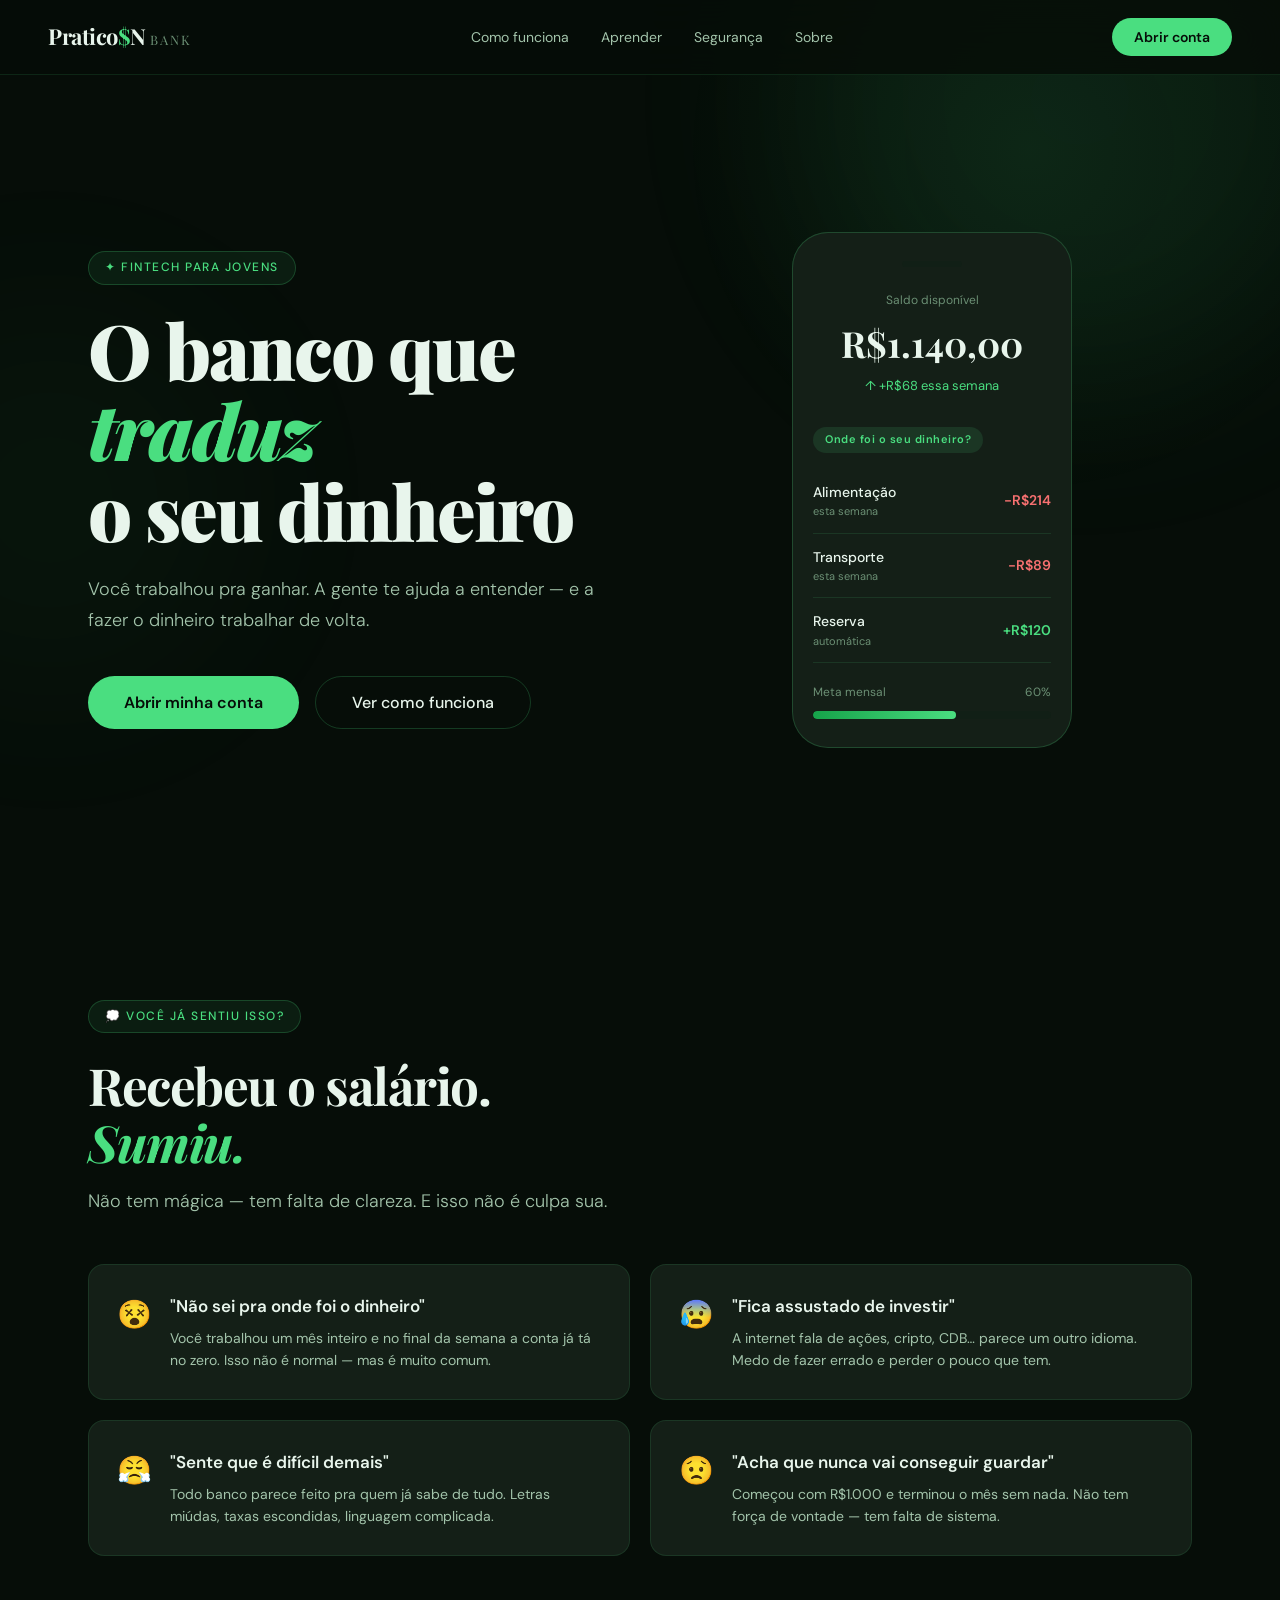
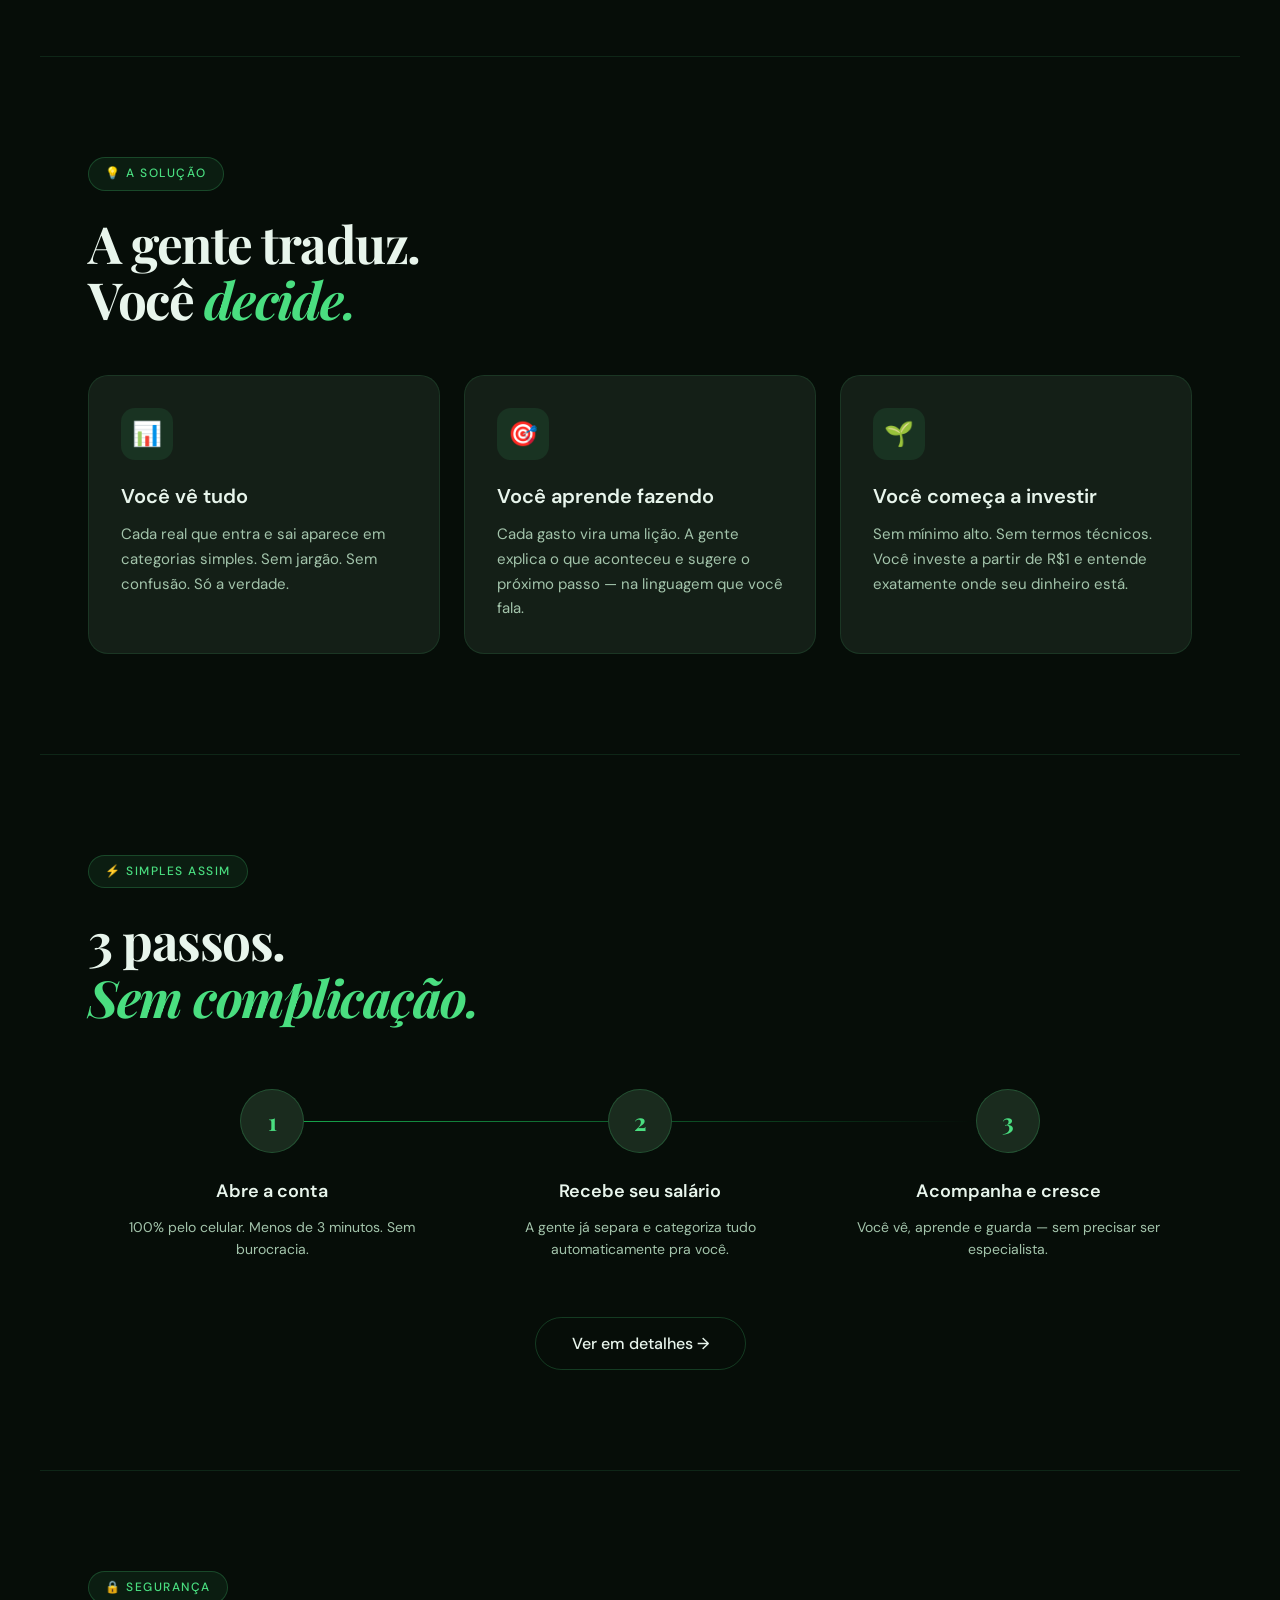
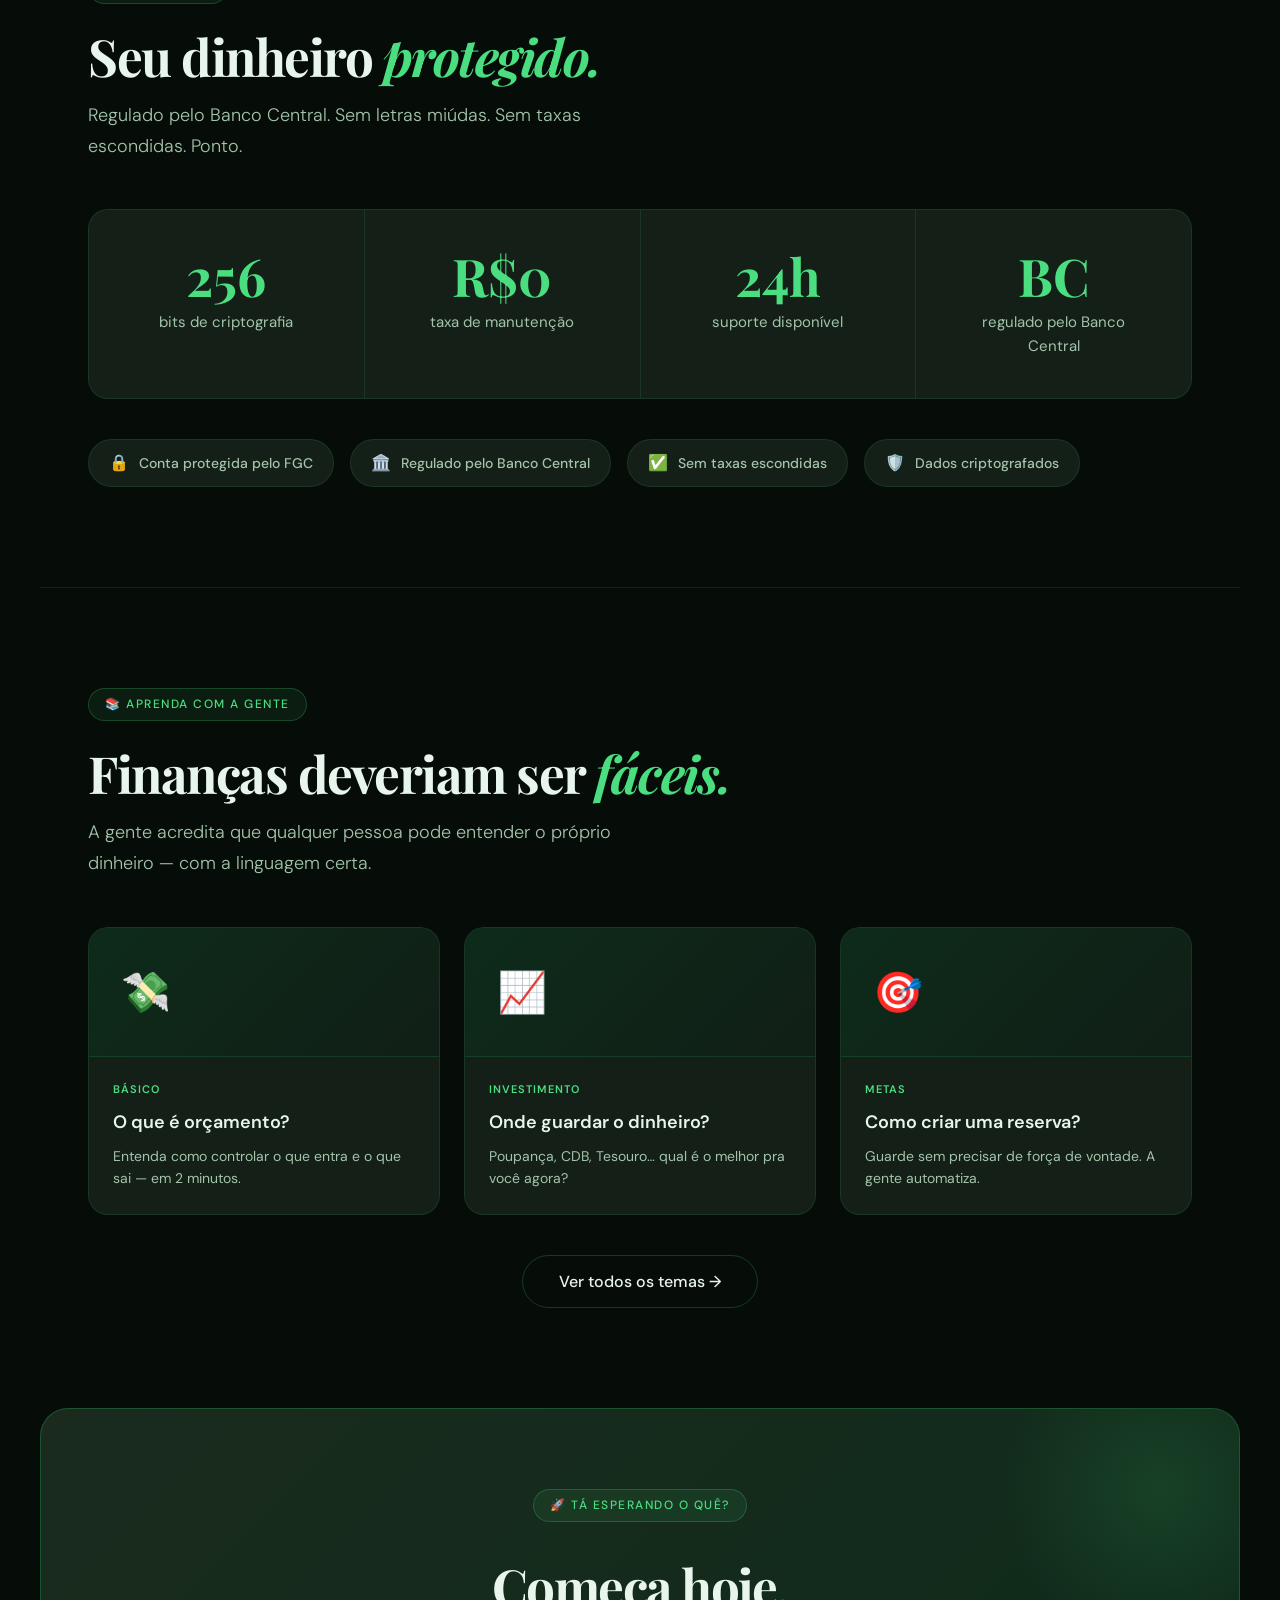
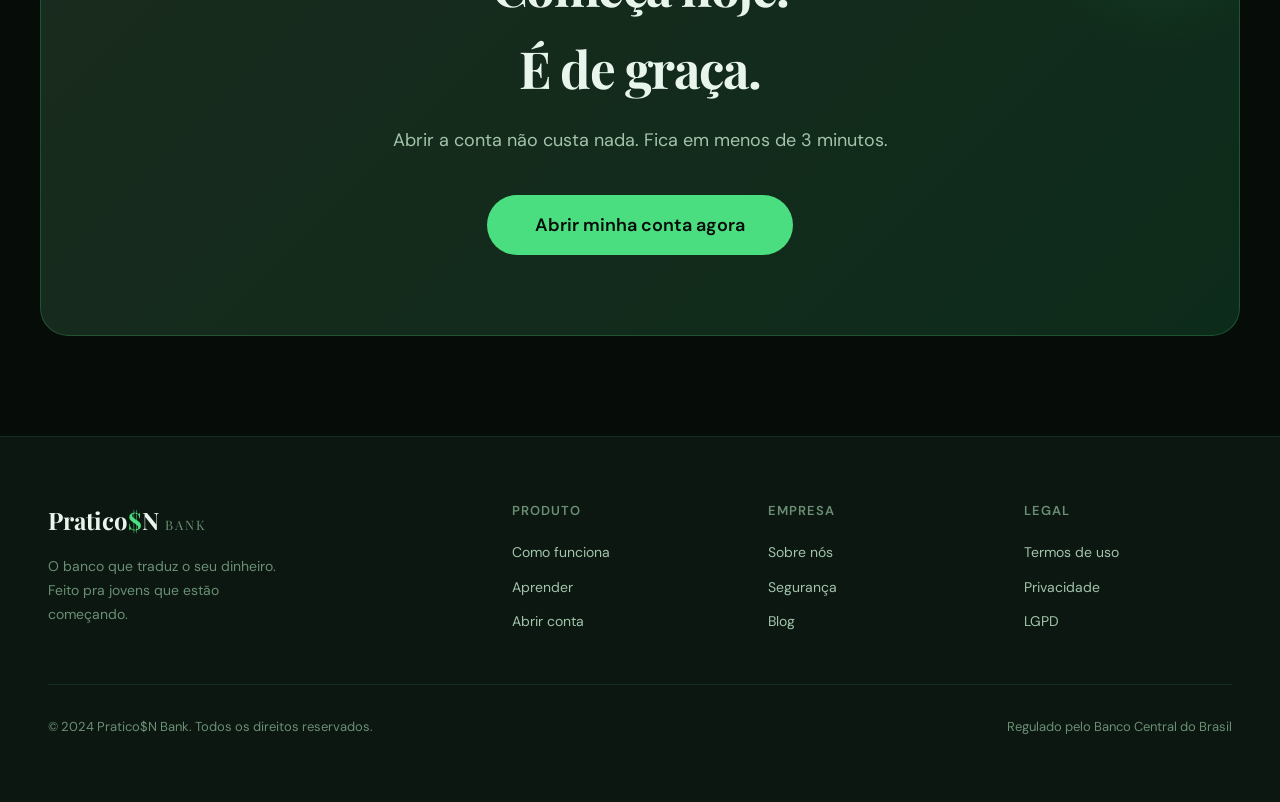
==== index.html @ abcdf9eb "First Commit - Pagina inicial + Pagina User" ====
<!DOCTYPE html>
<html lang="pt-BR">
<head>
<meta charset="UTF-8">
<meta name="viewport" content="width=device-width, initial-scale=1.0">
<title>Pratico$N Bank — O banco que traduz o seu dinheiro</title>
<link rel="preconnect" href="https://fonts.googleapis.com">
<link href="https://fonts.googleapis.com/css2?family=Playfair+Display:wght@400;700;900&family=DM+Sans:wght@300;400;500;600&display=swap" rel="stylesheet">
<style>
  :root {
    --bg: #060d08;
    --bg2: #0b1710;
    --bg3: #111f16;
    --card: #141f17;
    --card2: #1a2b1e;
    --border: rgba(74,222,128,0.12);
    --border2: rgba(74,222,128,0.22);
    --green: #4ade80;
    --green2: #22c55e;
    --green3: #16a34a;
    --green-dark: #0d2b1a;
    --text: #e8f5ec;
    --text2: #a3c4ab;
    --text3: #6b8f74;
    --serif: 'Playfair Display', serif;
    --sans: 'DM Sans', sans-serif;
  }
  * { margin: 0; padding: 0; box-sizing: border-box; }
  html { scroll-behavior: smooth; }
  body {
    background: var(--bg);
    color: var(--text);
    font-family: var(--sans);
    font-size: 16px;
    line-height: 1.6;
    overflow-x: hidden;
  }
  .page { display: none; animation: fadeIn 0.4s ease; }
  .page.active { display: block; }
  @keyframes fadeIn { from { opacity: 0; transform: translateY(12px); } to { opacity: 1; transform: translateY(0); } }

  /* NAV */
  nav {
    position: fixed; top: 0; left: 0; right: 0; z-index: 100;
    padding: 18px 48px;
    display: flex; align-items: center; justify-content: space-between;
    background: rgba(6,13,8,0.85);
    backdrop-filter: blur(20px);
    border-bottom: 1px solid var(--border);
  }
  .logo {
    font-family: var(--serif);
    font-size: 22px;
    font-weight: 700;
    color: var(--text);
    cursor: pointer;
    letter-spacing: -0.5px;
  }
  .logo span { color: var(--green); }
  .nav-links { display: flex; gap: 32px; align-items: center; }
  .nav-links a {
    color: var(--text2);
    text-decoration: none;
    font-size: 14px;
    font-weight: 400;
    cursor: pointer;
    transition: color 0.2s;
  }
  .nav-links a:hover { color: var(--green); }
  .nav-cta {
    background: var(--green);
    color: #060d08;
    border: none;
    padding: 10px 22px;
    border-radius: 100px;
    font-size: 14px;
    font-weight: 600;
    cursor: pointer;
    transition: all 0.2s;
    font-family: var(--sans);
  }
  .nav-cta:hover { background: #22c55e; transform: translateY(-1px); }

  /* SECTIONS */
  section { padding: 100px 48px; max-width: 1200px; margin: 0 auto; }
  .section-tag {
    display: inline-flex; align-items: center; gap: 8px;
    background: rgba(74,222,128,0.08);
    border: 1px solid var(--border2);
    color: var(--green);
    font-size: 12px;
    font-weight: 500;
    letter-spacing: 1.5px;
    text-transform: uppercase;
    padding: 6px 16px;
    border-radius: 100px;
    margin-bottom: 24px;
  }
  h1.hero-title {
    font-family: var(--serif);
    font-size: clamp(42px, 6vw, 80px);
    font-weight: 900;
    line-height: 1.05;
    letter-spacing: -2px;
    color: var(--text);
    margin-bottom: 24px;
  }
  h1.hero-title em { color: var(--green); font-style: italic; }
  h2.section-title {
    font-family: var(--serif);
    font-size: clamp(32px, 4vw, 52px);
    font-weight: 700;
    line-height: 1.1;
    letter-spacing: -1.5px;
    margin-bottom: 16px;
  }
  h2.section-title em { color: var(--green); font-style: italic; }
  p.lead {
    font-size: 18px;
    color: var(--text2);
    font-weight: 300;
    max-width: 560px;
    line-height: 1.7;
    margin-bottom: 40px;
  }

  /* BUTTONS */
  .btn-primary {
    background: var(--green);
    color: #060d08;
    border: none;
    padding: 16px 36px;
    border-radius: 100px;
    font-size: 16px;
    font-weight: 600;
    cursor: pointer;
    transition: all 0.25s;
    font-family: var(--sans);
    display: inline-block;
    text-decoration: none;
  }
  .btn-primary:hover { background: #22c55e; transform: translateY(-2px); box-shadow: 0 8px 32px rgba(74,222,128,0.25); }
  .btn-secondary {
    background: transparent;
    color: var(--text);
    border: 1px solid var(--border2);
    padding: 15px 36px;
    border-radius: 100px;
    font-size: 16px;
    font-weight: 500;
    cursor: pointer;
    transition: all 0.25s;
    font-family: var(--sans);
    display: inline-block;
  }
  .btn-secondary:hover { border-color: var(--green); color: var(--green); transform: translateY(-2px); }
  .btn-row { display: flex; gap: 16px; flex-wrap: wrap; align-items: center; }

  /* CARDS */
  .card {
    background: var(--card);
    border: 1px solid var(--border);
    border-radius: 20px;
    padding: 32px;
    transition: all 0.3s;
  }
  .card:hover { border-color: var(--border2); transform: translateY(-4px); }
  .card-icon {
    width: 52px; height: 52px;
    background: rgba(74,222,128,0.1);
    border-radius: 14px;
    display: flex; align-items: center; justify-content: center;
    font-size: 24px;
    margin-bottom: 20px;
  }
  .card h3 { font-size: 20px; font-weight: 600; margin-bottom: 10px; color: var(--text); }
  .card p { font-size: 15px; color: var(--text2); line-height: 1.65; }
  .grid-3 { display: grid; grid-template-columns: repeat(3,1fr); gap: 24px; }
  .grid-2 { display: grid; grid-template-columns: repeat(2,1fr); gap: 24px; }

  /* HERO SECTION */
  .hero-wrap {
    min-height: 100vh;
    display: flex; align-items: center;
    padding-top: 80px;
    position: relative;
    overflow: hidden;
  }
  .hero-wrap::before {
    content: '';
    position: absolute; top: -200px; right: -100px;
    width: 700px; height: 700px;
    background: radial-gradient(circle, rgba(74,222,128,0.07) 0%, transparent 70%);
    pointer-events: none;
  }
  .hero-inner {
    max-width: 1200px; margin: 0 auto; padding: 0 48px;
    display: grid; grid-template-columns: 1fr 1fr; gap: 64px; align-items: center;
    width: 100%;
  }
  .phone-mock {
    background: var(--card);
    border: 1px solid var(--border2);
    border-radius: 36px;
    padding: 28px 20px;
    max-width: 280px;
    margin: 0 auto;
    position: relative;
  }
  .phone-mock::before {
    content: '';
    position: absolute; inset: -1px;
    border-radius: 37px;
    background: linear-gradient(135deg, rgba(74,222,128,0.2), transparent 60%);
    pointer-events: none;
    z-index: -1;
  }
  .phone-notch {
    width: 60px; height: 6px;
    background: var(--bg3);
    border-radius: 3px;
    margin: 0 auto 24px;
  }
  .mock-balance {
    text-align: center;
    margin-bottom: 28px;
  }
  .mock-balance .label { font-size: 12px; color: var(--text3); margin-bottom: 4px; }
  .mock-balance .amount {
    font-family: var(--serif);
    font-size: 36px;
    font-weight: 700;
    color: var(--text);
  }
  .mock-balance .change { font-size: 13px; color: var(--green); margin-top: 4px; }
  .mock-row {
    display: flex; justify-content: space-between; align-items: center;
    padding: 12px 0;
    border-bottom: 1px solid var(--border);
  }
  .mock-row:last-child { border-bottom: none; }
  .mock-row .name { font-size: 14px; font-weight: 500; color: var(--text); }
  .mock-row .cat { font-size: 11px; color: var(--text3); }
  .mock-row .val { font-size: 14px; font-weight: 600; }
  .mock-row .val.out { color: #f87171; }
  .mock-row .val.in { color: var(--green); }
  .mock-pill {
    display: inline-block;
    background: rgba(74,222,128,0.12);
    color: var(--green);
    font-size: 11px;
    font-weight: 600;
    padding: 4px 12px;
    border-radius: 100px;
    margin-bottom: 16px;
    letter-spacing: 0.5px;
  }
  .mock-bar-wrap { margin-top: 20px; }
  .mock-bar-label { display: flex; justify-content: space-between; font-size: 12px; color: var(--text3); margin-bottom: 8px; }
  .mock-bar-bg { background: var(--bg3); border-radius: 4px; height: 8px; overflow: hidden; }
  .mock-bar-fill { height: 100%; border-radius: 4px; background: linear-gradient(90deg, var(--green3), var(--green)); }

  /* DIVIDER LINE */
  .divider {
    max-width: 1200px; margin: 0 auto;
    border: none;
    border-top: 1px solid var(--border);
  }

  /* PAIN SECTION */
  .pain-grid { display: grid; grid-template-columns: repeat(2,1fr); gap: 20px; margin-top: 48px; }
  .pain-item {
    background: var(--card);
    border: 1px solid var(--border);
    border-radius: 16px;
    padding: 28px;
    display: flex; gap: 18px; align-items: flex-start;
  }
  .pain-emoji { font-size: 28px; flex-shrink: 0; }
  .pain-item h4 { font-size: 17px; font-weight: 600; margin-bottom: 6px; }
  .pain-item p { font-size: 14px; color: var(--text2); line-height: 1.6; }

  /* STEPS */
  .steps-wrap { display: flex; gap: 0; margin-top: 64px; position: relative; }
  .steps-wrap::before {
    content: '';
    position: absolute; top: 32px; left: calc(16.6% + 32px); right: calc(16.6% + 32px);
    height: 1px;
    background: linear-gradient(90deg, var(--green3), transparent);
  }
  .step { flex: 1; text-align: center; padding: 0 24px; position: relative; }
  .step-num {
    width: 64px; height: 64px;
    background: var(--card2);
    border: 1px solid var(--border2);
    border-radius: 50%;
    display: flex; align-items: center; justify-content: center;
    margin: 0 auto 24px;
    font-family: var(--serif);
    font-size: 24px;
    font-weight: 700;
    color: var(--green);
  }
  .step h4 { font-size: 18px; font-weight: 600; margin-bottom: 10px; }
  .step p { font-size: 14px; color: var(--text2); }

  /* STATS */
  .stats-row { display: flex; gap: 0; margin-top: 48px; }
  .stat { flex: 1; padding: 40px; text-align: center; border-right: 1px solid var(--border); }
  .stat:last-child { border-right: none; }
  .stat .num {
    font-family: var(--serif);
    font-size: 52px;
    font-weight: 700;
    color: var(--green);
    line-height: 1;
    margin-bottom: 8px;
  }
  .stat .desc { font-size: 15px; color: var(--text2); }

  /* TRUST BADGES */
  .trust-row { display: flex; gap: 16px; flex-wrap: wrap; margin-top: 40px; }
  .trust-badge {
    display: flex; align-items: center; gap: 10px;
    background: var(--card);
    border: 1px solid var(--border);
    border-radius: 100px;
    padding: 10px 20px;
    font-size: 14px;
    font-weight: 500;
    color: var(--text2);
  }
  .trust-badge span { font-size: 16px; }

  /* EDUCATION CARDS */
  .edu-card {
    background: var(--card);
    border: 1px solid var(--border);
    border-radius: 20px;
    overflow: hidden;
    transition: all 0.3s;
  }
  .edu-card:hover { border-color: var(--border2); transform: translateY(-4px); }
  .edu-card-top {
    background: linear-gradient(135deg, var(--green-dark), var(--bg3));
    padding: 32px;
    font-size: 40px;
    border-bottom: 1px solid var(--border);
  }
  .edu-card-body { padding: 24px; }
  .edu-card-body .tag {
    font-size: 11px; font-weight: 600; letter-spacing: 1px; text-transform: uppercase;
    color: var(--green); margin-bottom: 10px;
  }
  .edu-card-body h4 { font-size: 18px; font-weight: 600; margin-bottom: 8px; }
  .edu-card-body p { font-size: 14px; color: var(--text2); }

  /* FORM */
  .form-wrap {
    max-width: 520px; margin: 0 auto;
    background: var(--card);
    border: 1px solid var(--border);
    border-radius: 24px;
    padding: 48px;
  }
  .form-group { margin-bottom: 20px; }
  .form-group label { display: block; font-size: 13px; color: var(--text2); font-weight: 500; margin-bottom: 8px; letter-spacing: 0.3px; }
  .form-group input, .form-group select {
    width: 100%;
    background: var(--bg3);
    border: 1px solid var(--border);
    border-radius: 12px;
    padding: 14px 18px;
    font-size: 15px;
    color: var(--text);
    font-family: var(--sans);
    outline: none;
    transition: border-color 0.2s;
  }
  .form-group input:focus, .form-group select:focus { border-color: var(--green); }
  .form-group select { appearance: none; }
  .form-group input::placeholder { color: var(--text3); }

  /* PAGE HERO (sub-pages) */
  .page-hero {
    padding: 160px 48px 80px;
    max-width: 1200px;
    margin: 0 auto;
  }
  .page-hero h1 {
    font-family: var(--serif);
    font-size: clamp(36px, 5vw, 64px);
    font-weight: 900;
    line-height: 1.05;
    letter-spacing: -2px;
    margin-bottom: 20px;
  }
  .page-hero h1 em { color: var(--green); font-style: italic; }
  .page-hero p { font-size: 18px; color: var(--text2); max-width: 540px; line-height: 1.7; }

  /* ACCORDION */
  .accordion-item {
    border-bottom: 1px solid var(--border);
    padding: 24px 0;
  }
  .accordion-q {
    font-size: 18px; font-weight: 600; cursor: pointer;
    display: flex; justify-content: space-between; align-items: center;
    transition: color 0.2s;
  }
  .accordion-q:hover { color: var(--green); }
  .accordion-q .arrow { font-size: 20px; transition: transform 0.3s; color: var(--green); }
  .accordion-a { font-size: 15px; color: var(--text2); line-height: 1.7; margin-top: 14px; display: none; }
  .accordion-item.open .accordion-a { display: block; }
  .accordion-item.open .arrow { transform: rotate(45deg); }

  /* FOOTER */
  footer {
    background: var(--bg2);
    border-top: 1px solid var(--border);
    padding: 64px 48px;
  }
  .footer-inner {
    max-width: 1200px; margin: 0 auto;
    display: grid; grid-template-columns: 2fr 1fr 1fr 1fr;
    gap: 48px;
  }
  .footer-logo {
    font-family: var(--serif);
    font-size: 24px;
    font-weight: 700;
    margin-bottom: 16px;
  }
  .footer-logo span { color: var(--green); }
  .footer-desc { font-size: 14px; color: var(--text3); line-height: 1.7; max-width: 240px; }
  .footer-col h5 { font-size: 13px; font-weight: 600; letter-spacing: 1px; text-transform: uppercase; color: var(--text3); margin-bottom: 20px; }
  .footer-col a { display: block; font-size: 14px; color: var(--text2); text-decoration: none; margin-bottom: 12px; cursor: pointer; transition: color 0.2s; }
  .footer-col a:hover { color: var(--green); }
  .footer-bottom {
    max-width: 1200px; margin: 40px auto 0;
    padding-top: 32px;
    border-top: 1px solid var(--border);
    display: flex; justify-content: space-between; align-items: center;
    font-size: 13px; color: var(--text3);
  }
  .footer-bottom a { color: var(--text3); text-decoration: none; }

  /* SECURITY PAGE */
  .security-item {
    display: flex; gap: 24px; align-items: flex-start;
    padding: 32px;
    background: var(--card);
    border: 1px solid var(--border);
    border-radius: 20px;
    margin-bottom: 16px;
    transition: all 0.3s;
  }
  .security-item:hover { border-color: var(--border2); }
  .security-icon {
    width: 56px; height: 56px; flex-shrink: 0;
    background: rgba(74,222,128,0.1);
    border-radius: 16px;
    display: flex; align-items: center; justify-content: center;
    font-size: 26px;
  }
  .security-item h4 { font-size: 19px; font-weight: 600; margin-bottom: 8px; }
  .security-item p { font-size: 15px; color: var(--text2); line-height: 1.65; }

  /* MISSION */
  .mission-big {
    background: linear-gradient(135deg, var(--card2), var(--green-dark));
    border: 1px solid var(--border2);
    border-radius: 24px;
    padding: 64px;
    text-align: center;
    margin-top: 64px;
  }
  .mission-big p {
    font-family: var(--serif);
    font-size: clamp(24px, 3vw, 40px);
    font-weight: 700;
    line-height: 1.35;
    color: var(--text);
    max-width: 720px;
    margin: 0 auto;
  }
  .mission-big p em { color: var(--green); font-style: italic; }

  /* CTA SECTION */
  .cta-section {
    background: linear-gradient(135deg, var(--card2) 0%, var(--green-dark) 100%);
    border: 1px solid var(--border2);
    border-radius: 28px;
    padding: 80px 64px;
    text-align: center;
    position: relative;
    overflow: hidden;
    margin: 0 48px 100px;
    max-width: 1200px;
    margin-left: auto;
    margin-right: auto;
  }
  .cta-section::before {
    content: '';
    position: absolute; top: -80px; right: -80px;
    width: 320px; height: 320px;
    background: radial-gradient(circle, rgba(74,222,128,0.12), transparent 70%);
  }
  .cta-section h2 {
    font-family: var(--serif);
    font-size: clamp(32px, 4vw, 52px);
    font-weight: 700;
    letter-spacing: -1.5px;
    margin-bottom: 16px;
  }
  .cta-section p { font-size: 18px; color: var(--text2); margin-bottom: 40px; }

  /* BG DECORATION */
  .bg-dot {
    position: fixed; pointer-events: none; z-index: -1;
    border-radius: 50%;
    filter: blur(100px);
    opacity: 0.06;
    background: var(--green);
  }

  /* QUIZ */
  .quiz-wrap { background: var(--card); border: 1px solid var(--border); border-radius: 20px; padding: 40px; max-width: 640px; }
  .quiz-q { font-size: 20px; font-weight: 600; margin-bottom: 24px; }
  .quiz-option {
    background: var(--bg3); border: 1px solid var(--border); border-radius: 12px;
    padding: 14px 20px; margin-bottom: 12px; cursor: pointer;
    font-size: 15px; transition: all 0.2s; display: block; text-align: left;
    color: var(--text); font-family: var(--sans); width: 100%;
  }
  .quiz-option:hover { border-color: var(--green); background: rgba(74,222,128,0.06); }
  .quiz-option.correct { border-color: var(--green); background: rgba(74,222,128,0.1); color: var(--green); }
  .quiz-option.wrong { border-color: #f87171; background: rgba(248,113,113,0.08); color: #f87171; }
  .quiz-result { display: none; margin-top: 16px; font-size: 15px; padding: 16px; border-radius: 12px; }
  .quiz-result.show { display: block; }
  .quiz-result.correct { background: rgba(74,222,128,0.1); color: var(--green); border: 1px solid var(--border2); }
  .quiz-result.wrong { background: rgba(248,113,113,0.08); color: #fca5a5; border: 1px solid rgba(248,113,113,0.2); }

  /* PROGRESS BAR (how-it-works) */
  .hiw-steps { margin-top: 64px; }
  .hiw-step {
    display: grid; grid-template-columns: 80px 1fr; gap: 32px;
    align-items: start; padding-bottom: 48px; position: relative;
  }
  .hiw-step:not(:last-child)::after {
    content: '';
    position: absolute; left: 39px; top: 80px; bottom: 0;
    width: 1px;
    background: linear-gradient(180deg, var(--green3), transparent);
  }
  .hiw-num {
    width: 80px; height: 80px;
    background: var(--card2);
    border: 1px solid var(--border2);
    border-radius: 50%;
    display: flex; align-items: center; justify-content: center;
    font-family: var(--serif);
    font-size: 28px;
    font-weight: 700;
    color: var(--green);
    flex-shrink: 0;
  }
  .hiw-content { padding-top: 20px; }
  .hiw-content h4 { font-size: 22px; font-weight: 600; margin-bottom: 10px; }
  .hiw-content p { font-size: 16px; color: var(--text2); max-width: 480px; line-height: 1.7; }
  .hiw-tag {
    display: inline-block;
    background: rgba(74,222,128,0.08);
    color: var(--green);
    font-size: 12px; font-weight: 500;
    padding: 4px 12px; border-radius: 100px;
    margin-bottom: 12px;
  }

  /* LEARN TOPICS */
  .learn-grid { display: grid; grid-template-columns: repeat(3,1fr); gap: 24px; margin-top: 48px; }

  @media (max-width: 900px) {
    nav { padding: 18px 24px; }
    .nav-links { display: none; }
    section { padding: 80px 24px; }
    .hero-inner { grid-template-columns: 1fr; gap: 40px; }
    .grid-3, .learn-grid { grid-template-columns: 1fr; }
    .grid-2 { grid-template-columns: 1fr; }
    .pain-grid { grid-template-columns: 1fr; }
    .steps-wrap { flex-direction: column; gap: 32px; }
    .steps-wrap::before { display: none; }
    .stats-row { flex-direction: column; }
    .stat { border-right: none; border-bottom: 1px solid var(--border); }
    .footer-inner { grid-template-columns: 1fr 1fr; }
    .cta-section { padding: 48px 32px; margin: 0 24px 80px; }
    .page-hero { padding: 140px 24px 60px; }
    .form-wrap { padding: 32px 24px; }
    .mission-big { padding: 40px 28px; }
    .hiw-step { grid-template-columns: 60px 1fr; gap: 20px; }
    .hiw-num { width: 60px; height: 60px; font-size: 22px; }
    .hiw-step:not(:last-child)::after { left: 29px; }
  }
</style>
</head>
<body>

<div class="bg-dot" style="width:600px;height:600px;top:-200px;right:-100px;"></div>
<div class="bg-dot" style="width:400px;height:400px;bottom:200px;left:-150px;opacity:0.04;"></div>

<!-- NAV -->
<nav>
  <div class="logo" onclick="showPage('home')">Pratico<span>$</span>N <small style="font-size:13px;font-weight:400;letter-spacing:2px;color:var(--text3)">BANK</small></div>
  <div class="nav-links">
    <a onclick="showPage('how')">Como funciona</a>
    <a onclick="showPage('learn')">Aprender</a>
    <a onclick="showPage('security')">Segurança</a>
    <a onclick="showPage('about')">Sobre</a>
  </div>
  <button class="nav-cta" onclick="showPage('open')">Abrir conta</button>
</nav>

<!-- ===== HOME PAGE ===== -->
<div id="page-home" class="page active">

  <!-- HERO -->
  <div class="hero-wrap">
    <div class="hero-inner">
      <div>
        <div class="section-tag">✦ Fintech para jovens</div>
        <h1 class="hero-title">O banco que<br><em>traduz</em><br>o seu dinheiro</h1>
        <p class="lead">Você trabalhou pra ganhar. A gente te ajuda a entender — e a fazer o dinheiro trabalhar de volta.</p>
        <div class="btn-row">
          <button class="btn-primary" onclick="showPage('open')">Abrir minha conta</button>
          <button class="btn-secondary" onclick="showPage('how')">Ver como funciona</button>
        </div>
      </div>
      <div>
        <div class="phone-mock">
          <div class="phone-notch"></div>
          <div class="mock-balance">
            <div class="label">Saldo disponível</div>
            <div class="amount">R$1.140,00</div>
            <div class="change">↑ +R$68 essa semana</div>
          </div>
          <div class="mock-pill">Onde foi o seu dinheiro?</div>
          <div class="mock-row">
            <div><div class="name">Alimentação</div><div class="cat">esta semana</div></div>
            <div class="val out">−R$214</div>
          </div>
          <div class="mock-row">
            <div><div class="name">Transporte</div><div class="cat">esta semana</div></div>
            <div class="val out">−R$89</div>
          </div>
          <div class="mock-row">
            <div><div class="name">Reserva</div><div class="cat">automática</div></div>
            <div class="val in">+R$120</div>
          </div>
          <div class="mock-bar-wrap">
            <div class="mock-bar-label"><span>Meta mensal</span><span>60%</span></div>
            <div class="mock-bar-bg"><div class="mock-bar-fill" style="width:60%"></div></div>
          </div>
        </div>
      </div>
    </div>
  </div>

  <!-- DOR -->
  <section>
    <div class="section-tag">💭 Você já sentiu isso?</div>
    <h2 class="section-title">Recebeu o salário.<br><em>Sumiu.</em></h2>
    <p class="lead">Não tem mágica — tem falta de clareza. E isso não é culpa sua.</p>
    <div class="pain-grid">
      <div class="pain-item">
        <div class="pain-emoji">😵</div>
        <div>
          <h4>"Não sei pra onde foi o dinheiro"</h4>
          <p>Você trabalhou um mês inteiro e no final da semana a conta já tá no zero. Isso não é normal — mas é muito comum.</p>
        </div>
      </div>
      <div class="pain-item">
        <div class="pain-emoji">😰</div>
        <div>
          <h4>"Fica assustado de investir"</h4>
          <p>A internet fala de ações, cripto, CDB… parece um outro idioma. Medo de fazer errado e perder o pouco que tem.</p>
        </div>
      </div>
      <div class="pain-item">
        <div class="pain-emoji">😤</div>
        <div>
          <h4>"Sente que é difícil demais"</h4>
          <p>Todo banco parece feito pra quem já sabe de tudo. Letras miúdas, taxas escondidas, linguagem complicada.</p>
        </div>
      </div>
      <div class="pain-item">
        <div class="pain-emoji">😟</div>
        <div>
          <h4>"Acha que nunca vai conseguir guardar"</h4>
          <p>Começou com R$1.000 e terminou o mês sem nada. Não tem força de vontade — tem falta de sistema.</p>
        </div>
      </div>
    </div>
  </section>

  <hr class="divider">

  <!-- SOLUÇÃO -->
  <section>
    <div class="section-tag">💡 A solução</div>
    <h2 class="section-title">A gente traduz.<br>Você <em>decide.</em></h2>
    <div class="grid-3" style="margin-top:48px">
      <div class="card">
        <div class="card-icon">📊</div>
        <h3>Você vê tudo</h3>
        <p>Cada real que entra e sai aparece em categorias simples. Sem jargão. Sem confusão. Só a verdade.</p>
      </div>
      <div class="card">
        <div class="card-icon">🎯</div>
        <h3>Você aprende fazendo</h3>
        <p>Cada gasto vira uma lição. A gente explica o que aconteceu e sugere o próximo passo — na linguagem que você fala.</p>
      </div>
      <div class="card">
        <div class="card-icon">🌱</div>
        <h3>Você começa a investir</h3>
        <p>Sem mínimo alto. Sem termos técnicos. Você investe a partir de R$1 e entende exatamente onde seu dinheiro está.</p>
      </div>
    </div>
  </section>

  <hr class="divider">

  <!-- COMO FUNCIONA -->
  <section>
    <div class="section-tag">⚡ Simples assim</div>
    <h2 class="section-title">3 passos.<br><em>Sem complicação.</em></h2>
    <div class="steps-wrap">
      <div class="step">
        <div class="step-num">1</div>
        <h4>Abre a conta</h4>
        <p>100% pelo celular. Menos de 3 minutos. Sem burocracia.</p>
      </div>
      <div class="step">
        <div class="step-num">2</div>
        <h4>Recebe seu salário</h4>
        <p>A gente já separa e categoriza tudo automaticamente pra você.</p>
      </div>
      <div class="step">
        <div class="step-num">3</div>
        <h4>Acompanha e cresce</h4>
        <p>Você vê, aprende e guarda — sem precisar ser especialista.</p>
      </div>
    </div>
    <div style="text-align:center;margin-top:56px">
      <button class="btn-secondary" onclick="showPage('how')">Ver em detalhes →</button>
    </div>
  </section>

  <hr class="divider">

  <!-- CONFIANÇA -->
  <section>
    <div class="section-tag">🔒 Segurança</div>
    <h2 class="section-title">Seu dinheiro <em>protegido.</em></h2>
    <p class="lead">Regulado pelo Banco Central. Sem letras miúdas. Sem taxas escondidas. Ponto.</p>
    <div class="stats-row" style="background:var(--card);border:1px solid var(--border);border-radius:20px;overflow:hidden;">
      <div class="stat">
        <div class="num">256</div>
        <div class="desc">bits de criptografia</div>
      </div>
      <div class="stat">
        <div class="num">R$0</div>
        <div class="desc">taxa de manutenção</div>
      </div>
      <div class="stat">
        <div class="num">24h</div>
        <div class="desc">suporte disponível</div>
      </div>
      <div class="stat">
        <div class="num">BC</div>
        <div class="desc">regulado pelo Banco Central</div>
      </div>
    </div>
    <div class="trust-row" style="margin-top:40px">
      <div class="trust-badge"><span>🔒</span> Conta protegida pelo FGC</div>
      <div class="trust-badge"><span>🏛️</span> Regulado pelo Banco Central</div>
      <div class="trust-badge"><span>✅</span> Sem taxas escondidas</div>
      <div class="trust-badge"><span>🛡️</span> Dados criptografados</div>
    </div>
  </section>

  <hr class="divider">

  <!-- EDUCAÇÃO -->
  <section>
    <div class="section-tag">📚 Aprenda com a gente</div>
    <h2 class="section-title">Finanças deveriam ser <em>fáceis.</em></h2>
    <p class="lead">A gente acredita que qualquer pessoa pode entender o próprio dinheiro — com a linguagem certa.</p>
    <div class="grid-3" style="margin-top:48px">
      <div class="edu-card">
        <div class="edu-card-top">💸</div>
        <div class="edu-card-body">
          <div class="tag">Básico</div>
          <h4>O que é orçamento?</h4>
          <p>Entenda como controlar o que entra e o que sai — em 2 minutos.</p>
        </div>
      </div>
      <div class="edu-card">
        <div class="edu-card-top">📈</div>
        <div class="edu-card-body">
          <div class="tag">Investimento</div>
          <h4>Onde guardar o dinheiro?</h4>
          <p>Poupança, CDB, Tesouro… qual é o melhor pra você agora?</p>
        </div>
      </div>
      <div class="edu-card">
        <div class="edu-card-top">🎯</div>
        <div class="edu-card-body">
          <div class="tag">Metas</div>
          <h4>Como criar uma reserva?</h4>
          <p>Guarde sem precisar de força de vontade. A gente automatiza.</p>
        </div>
      </div>
    </div>
    <div style="text-align:center;margin-top:40px">
      <button class="btn-secondary" onclick="showPage('learn')">Ver todos os temas →</button>
    </div>
  </section>

  <!-- CTA FINAL -->
  <div class="cta-section">
    <div class="section-tag" style="margin-bottom:24px">🚀 Tá esperando o quê?</div>
    <h2>Começa hoje.<br>É de graça.</h2>
    <p>Abrir a conta não custa nada. Fica em menos de 3 minutos.</p>
    <button class="btn-primary" onclick="showPage('open')" style="font-size:18px;padding:18px 48px">Abrir minha conta agora</button>
  </div>
</div>

<!-- ===== ABRIR CONTA ===== -->
<div id="page-open" class="page">
  <div class="page-hero">
    <div class="section-tag">🚀 Rápido e grátis</div>
    <h1>Abre em<br><em>3 minutos.</em></h1>
    <p>Sem burocracia. Sem taxa. Sem enrolação. Só você e o seu futuro financeiro.</p>
  </div>

  <section style="padding-top:0;display:grid;grid-template-columns:1fr 1fr;gap:64px;align-items:start">
    <div>
      <div class="form-wrap" style="max-width:100%">
        <h3 style="font-size:22px;font-weight:700;margin-bottom:28px">Seus dados básicos</h3>
        <div class="form-group">
          <label>Nome completo</label>
          <input type="text" placeholder="Como você se chama?">
        </div>
        <div class="form-group">
          <label>CPF</label>
          <input type="text" placeholder="000.000.000-00">
        </div>
        <div class="form-group">
          <label>Data de nascimento</label>
          <input type="date">
        </div>
        <div class="form-group">
          <label>Celular</label>
          <input type="tel" placeholder="(11) 99999-9999">
        </div>
        <div class="form-group">
          <label>E-mail</label>
          <input type="email" placeholder="seu@email.com">
        </div>
        <div class="form-group">
          <label>Quanto você ganha por mês?</label>
          <select>
            <option value="">Selecionar...</option>
            <option>Até R$1.000</option>
            <option>R$1.000 a R$1.500</option>
            <option>R$1.500 a R$3.000</option>
            <option>Mais de R$3.000</option>
          </select>
        </div>
        <button class="btn-primary" style="width:100%;margin-top:8px;font-size:17px;padding:18px">Criar minha conta →</button>
        <p style="text-align:center;font-size:13px;color:var(--text3);margin-top:16px">🔒 Seus dados são protegidos com criptografia 256-bit</p>
      </div>
    </div>
    <div>
      <h3 style="font-size:22px;font-weight:700;margin-bottom:32px">O que você ganha abrindo a conta</h3>
      <div style="display:flex;flex-direction:column;gap:20px">
        <div class="security-item">
          <div class="security-icon">💳</div>
          <div>
            <h4>Cartão gratuito</h4>
            <p>Débito e crédito sem anuidade. Pede pelo app e recebe em casa.</p>
          </div>
        </div>
        <div class="security-item">
          <div class="security-icon">📊</div>
          <div>
            <h4>Controle visual dos gastos</h4>
            <p>Tudo categorizado automaticamente. Você vê exatamente pra onde vai cada real.</p>
          </div>
        </div>
        <div class="security-item">
          <div class="security-icon">🌱</div>
          <div>
            <h4>Investimento a partir de R$1</h4>
            <p>Sem burocracia, sem mínimo alto. Começar a investir é simples aqui.</p>
          </div>
        </div>
        <div class="security-item">
          <div class="security-icon">📚</div>
          <div>
            <h4>Conteúdo educativo personalizado</h4>
            <p>A gente ensina você a cuidar do dinheiro no seu ritmo, na sua linguagem.</p>
          </div>
        </div>
      </div>
    </div>
  </section>
</div>

<!-- ===== COMO FUNCIONA ===== -->
<div id="page-how" class="page">
  <div class="page-hero">
    <div class="section-tag">⚡ Simples de entender</div>
    <h1>Como o <em>Pratico$N</em><br>funciona</h1>
    <p>Da abertura da conta até o seu primeiro investimento — tudo em etapas simples e visuais.</p>
  </div>

  <section style="padding-top:0">
    <div class="hiw-steps">
      <div class="hiw-step">
        <div class="hiw-num">1</div>
        <div class="hiw-content">
          <div class="hiw-tag">Cadastro</div>
          <h4>Você abre a conta em 3 minutos</h4>
          <p>Só precisa do CPF, número de celular e uma foto do seu rosto. Sem ir a uma agência. Sem papelada. A análise é automática e você já recebe a resposta na hora.</p>
        </div>
      </div>
      <div class="hiw-step">
        <div class="hiw-num">2</div>
        <div class="hiw-content">
          <div class="hiw-tag">Recebimento</div>
          <h4>Seu salário cai direto na conta</h4>
          <p>Você passa a chave PIX pra seu empregador e o salário já vem direto pra cá. Quando o dinheiro entra, a gente já separa automaticamente por categoria: alimentação, transporte, lazer e reserva.</p>
        </div>
      </div>
      <div class="hiw-step">
        <div class="hiw-num">3</div>
        <div class="hiw-content">
          <div class="hiw-tag">Acompanhamento</div>
          <h4>Você vê pra onde vai cada real</h4>
          <p>Toda transação aparece com uma explicação simples. A gente não só mostra o número — explica o que significa. "Você gastou 35% do salário em alimentação. A média saudável é 25%."</p>
        </div>
      </div>
      <div class="hiw-step">
        <div class="hiw-num">4</div>
        <div class="hiw-content">
          <div class="hiw-tag">Crescimento</div>
          <h4>Você começa a guardar e investir</h4>
          <p>A gente sugere quanto guardar com base no que você ganha. E quando você tiver pronto, investir é só um toque. Sem precisar entender de bolsa de valores ou CDB — a gente explica tudo antes.</p>
        </div>
      </div>
    </div>

    <div class="grid-3" style="margin-top:80px">
      <div class="card">
        <div class="card-icon">🔔</div>
        <h3>Alertas inteligentes</h3>
        <p>A gente te avisa quando você tá gastando mais do que devia — antes de ser tarde demais.</p>
      </div>
      <div class="card">
        <div class="card-icon">🎯</div>
        <h3>Metas automáticas</h3>
        <p>Quer juntar pra uma viagem? Um tênis? A gente reserva uma parte automática todo mês.</p>
      </div>
      <div class="card">
        <div class="card-icon">📱</div>
        <h3>100% pelo celular</h3>
        <p>Conta, cartão, investimento, suporte — tudo em um app só. Sem ir a nenhuma agência.</p>
      </div>
    </div>
  </section>

  <div class="cta-section">
    <h2>Pronto pra <em style="color:var(--green)">começar?</em></h2>
    <p>A conta é gratuita e abre em menos de 3 minutos.</p>
    <button class="btn-primary" onclick="showPage('open')">Abrir minha conta</button>
  </div>
</div>

<!-- ===== APRENDER ===== -->
<div id="page-learn" class="page">
  <div class="page-hero">
    <div class="section-tag">📚 Educação financeira</div>
    <h1>Aprenda<br><em>sem complicar.</em></h1>
    <p>Finanças na linguagem que você fala. Curto, direto e sem enrolação.</p>
  </div>

  <section style="padding-top:0">
    <div class="learn-grid">
      <div class="edu-card">
        <div class="edu-card-top">💸</div>
        <div class="edu-card-body">
          <div class="tag">Nível 1 · Básico</div>
          <h4>O que é um orçamento?</h4>
          <p>É o mapa do seu dinheiro. Você define quanto pode gastar em cada coisa — e para de ser pego de surpresa.</p>
        </div>
      </div>
      <div class="edu-card">
        <div class="edu-card-top">🏦</div>
        <div class="edu-card-body">
          <div class="tag">Nível 1 · Básico</div>
          <h4>Poupança ainda vale a pena?</h4>
          <p>Spoiler: não. Tem opções melhores com a mesma segurança e mais rendimento.</p>
        </div>
      </div>
      <div class="edu-card">
        <div class="edu-card-top">📈</div>
        <div class="edu-card-body">
          <div class="tag">Nível 2 · Investimento</div>
          <h4>O que é o Tesouro Direto?</h4>
          <p>Você empresta dinheiro pro governo e recebe de volta com juros. Mais seguro que poupança.</p>
        </div>
      </div>
      <div class="edu-card">
        <div class="edu-card-top">🔄</div>
        <div class="edu-card-body">
          <div class="tag">Nível 2 · Investimento</div>
          <h4>O que é juros compostos?</h4>
          <p>O dinheiro que você guarda hoje rende — e o rendimento também rende. É como uma bola de neve.</p>
        </div>
      </div>
      <div class="edu-card">
        <div class="edu-card-top">🎯</div>
        <div class="edu-card-body">
          <div class="tag">Nível 1 · Metas</div>
          <h4>Como criar uma reserva de emergência?</h4>
          <p>Todo mundo precisa ter um dinheiro guardado pra imprevistos. A gente te ajuda a começar.</p>
        </div>
      </div>
      <div class="edu-card">
        <div class="edu-card-top">💳</div>
        <div class="edu-card-body">
          <div class="tag">Nível 1 · Básico</div>
          <h4>Cartão de crédito: amigo ou inimigo?</h4>
          <p>Depende de como você usa. A gente te ensina a usar a seu favor — sem cair no juros do rotativo.</p>
        </div>
      </div>
    </div>

    <!-- QUIZ -->
    <div style="margin-top:80px">
      <div class="section-tag">🧠 Teste você mesmo</div>
      <h2 class="section-title" style="margin-bottom:40px">Quanto você sabe <em>de dinheiro?</em></h2>
      <div class="quiz-wrap">
        <div class="quiz-q" id="quiz-q">Se você guarda R$100 por mês durante 1 ano com rendimento de 1% ao mês, você vai ter mais ou menos que R$1.200?</div>
        <button class="quiz-option" onclick="answerQuiz(this, true)">Mais que R$1.200 (juros compostos fazem o dinheiro crescer)</button>
        <button class="quiz-option" onclick="answerQuiz(this, false)">Exatamente R$1.200 (só o que você guardou)</button>
        <button class="quiz-option" onclick="answerQuiz(this, false)">Menos que R$1.200 (tem taxa do banco)</button>
        <div class="quiz-result" id="quiz-result"></div>
        <button onclick="resetQuiz()" id="quiz-next" style="display:none;margin-top:16px" class="btn-secondary">Próxima pergunta →</button>
      </div>
    </div>

    <!-- FAQ -->
    <div style="margin-top:80px">
      <div class="section-tag">❓ Dúvidas comuns</div>
      <h2 class="section-title" style="margin-bottom:40px">Perguntas que <em>todo mundo</em> tem</h2>
      <div id="faq">
        <div class="accordion-item">
          <div class="accordion-q" onclick="toggleFaq(this)">
            Com R$1.000 de salário, posso mesmo investir?
            <span class="arrow">+</span>
          </div>
          <div class="accordion-a">Sim! Você não precisa de muito dinheiro pra começar. Com R$50 por mês você já está investindo. O segredo é a consistência, não o valor.</div>
        </div>
        <div class="accordion-item">
          <div class="accordion-q" onclick="toggleFaq(this)">
            Posso perder meu dinheiro investindo?
            <span class="arrow">+</span>
          </div>
          <div class="accordion-a">Depende do tipo de investimento. A gente só te recomenda opções conservadoras no começo — onde o risco de perder dinheiro é muito baixo, igual ou menor que deixar na poupança.</div>
        </div>
        <div class="accordion-item">
          <div class="accordion-q" onclick="toggleFaq(this)">
            Quanto tempo leva pra ver resultado?
            <span class="arrow">+</span>
          </div>
          <div class="accordion-a">O controle de gastos você vê na primeira semana. O crescimento dos investimentos demora mais — mas começa a ficar visível em 3 a 6 meses de consistência.</div>
        </div>
        <div class="accordion-item">
          <div class="accordion-q" onclick="toggleFaq(this)">
            Precisa saber matemática pra usar?
            <span class="arrow">+</span>
          </div>
          <div class="accordion-a">Não. O app faz todos os cálculos. Você só precisa entender o que as informações significam — e pra isso a gente te explica tudo em linguagem simples.</div>
        </div>
      </div>
    </div>
  </section>
</div>

<!-- ===== SEGURANÇA ===== -->
<div id="page-security" class="page">
  <div class="page-hero">
    <div class="section-tag">🔒 Você está protegido</div>
    <h1>Seu dinheiro<br>está <em>seguro.</em></h1>
    <p>A gente leva segurança a sério. Não porque é obrigado — mas porque é o mínimo que você merece.</p>
  </div>

  <section style="padding-top:0">
    <div class="security-item">
      <div class="security-icon">🏛️</div>
      <div>
        <h4>Regulado pelo Banco Central</h4>
        <p>Somos uma instituição de pagamento autorizada e regulada pelo Banco Central do Brasil. Isso significa que seguimos todas as regras do sistema financeiro nacional.</p>
      </div>
    </div>
    <div class="security-item">
      <div class="security-icon">🛡️</div>
      <div>
        <h4>Proteção pelo FGC</h4>
        <p>O Fundo Garantidor de Créditos protege seu dinheiro em caso de qualquer problema. Até R$250.000 por CPF. É a mesma proteção dos grandes bancos.</p>
      </div>
    </div>
    <div class="security-item">
      <div class="security-icon">🔐</div>
      <div>
        <h4>Criptografia de 256 bits</h4>
        <p>Cada dado seu é criptografado com o mesmo padrão usado por bancos internacionais e grandes empresas de tecnologia. Ninguém acessa sem ser você.</p>
      </div>
    </div>
    <div class="security-item">
      <div class="security-icon">🎯</div>
      <div>
        <h4>Você no controle</h4>
        <p>Você pode bloquear o cartão pelo app, configurar limites, ativar autenticação por biometria e receber alertas em tempo real de qualquer movimentação.</p>
      </div>
    </div>
    <div class="security-item">
      <div class="security-icon">👁️</div>
      <div>
        <h4>Zero taxa escondida</h4>
        <p>Todo custo é mostrado antes de você confirmar qualquer coisa. Sem cobrar por coisas que você não pediu. Transparência total — isso é compromisso nosso.</p>
      </div>
    </div>
    <div class="security-item">
      <div class="security-icon">🌍</div>
      <div>
        <h4>Seus dados são seus</h4>
        <p>Seguimos a Lei Geral de Proteção de Dados (LGPD). Você pode pedir pra excluir todos os seus dados a qualquer momento. Sem complicação.</p>
      </div>
    </div>

    <div class="mission-big">
      <p>"A gente acredita que <em>confiança</em> não é um diferencial — é o básico. E a gente entrega o básico muito bem feito."</p>
    </div>
  </section>

  <div class="cta-section">
    <h2>Seguro, grátis,<br><em style="color:var(--green)">seu.</em></h2>
    <p>Abra sua conta agora e sinta a diferença.</p>
    <button class="btn-primary" onclick="showPage('open')">Abrir minha conta</button>
  </div>
</div>

<!-- ===== SOBRE ===== -->
<div id="page-about" class="page">
  <div class="page-hero">
    <div class="section-tag">🌱 Nossa história</div>
    <h1>Nascemos para<br><em>simplificar.</em></h1>
    <p>A gente não criou mais um banco. A gente criou o banco que a gente queria ter tido quando começou a trabalhar.</p>
  </div>

  <section style="padding-top:0">
    <div class="grid-2">
      <div class="card" style="padding:40px">
        <div class="card-icon" style="font-size:28px">🎯</div>
        <h3>Nossa missão</h3>
        <p style="font-size:16px;line-height:1.75">Ajudar jovens brasileiros a entender e controlar o próprio dinheiro — sem linguagem difícil, sem burocracia, sem medo.</p>
      </div>
      <div class="card" style="padding:40px">
        <div class="card-icon" style="font-size:28px">💡</div>
        <h3>Nossa visão</h3>
        <p style="font-size:16px;line-height:1.75">Um Brasil onde todo jovem que começa a trabalhar já sabe guardar, investir e crescer. Financeiramente independente desde o primeiro salário.</p>
      </div>
    </div>

    <div class="mission-big" style="margin-top:48px">
      <p>"O dinheiro não é complicado. <em>Ninguém te ensinou</em> a lidar com ele. A gente veio pra mudar isso."</p>
    </div>

    <div style="margin-top:64px">
      <div class="section-tag">🧭 Nossos valores</div>
      <h2 class="section-title" style="margin-bottom:40px">O que a gente <em>acredita</em></h2>
      <div class="grid-3">
        <div class="card">
          <div class="card-icon">🔍</div>
          <h3>Transparência total</h3>
          <p>Nada escondido. Nenhum cobrado sem aviso. Você sabe exatamente com o que está lidando.</p>
        </div>
        <div class="card">
          <div class="card-icon">📖</div>
          <h3>Educação primeiro</h3>
          <p>Antes de qualquer produto, a gente quer que você entenda. Usuário informado toma decisões melhores.</p>
        </div>
        <div class="card">
          <div class="card-icon">🤝</div>
          <h3>Do lado do usuário</h3>
          <p>Qualquer decisão que tomamos começa com: "isso é bom pra quem usa?" Se não for, a gente não faz.</p>
        </div>
      </div>
    </div>

    <div style="margin-top:80px">
      <div class="section-tag">🧑 Para quem a gente foi feito</div>
      <h2 class="section-title" style="margin-bottom:32px">Você é o<br><em>Pratico$N.</em></h2>
      <div class="card" style="padding:40px 48px;border-color:var(--border2)">
        <p style="font-size:18px;color:var(--text2);line-height:1.9">
          Você tem entre 15 e 24 anos. Acabou de começar a trabalhar como jovem aprendiz ou está no seu primeiro emprego de carteira assinada.
          <br><br>
          Você recebe em torno de R$1.000 e no fim do mês o dinheiro sumiu — e você não sabe explicar pra onde foi.
          <br><br>
          Você ouviu falar de investimento mas achou complicado. Ou tem medo de perder o que tem. Ou simplesmente não sabe por onde começar.
          <br><br>
          <strong style="color:var(--text);font-weight:600">A gente foi feito pra você.</strong>
        </p>
      </div>
    </div>
  </section>

  <div class="cta-section">
    <h2>Vem fazer parte<br><em style="color:var(--green)">da mudança.</em></h2>
    <p>Sua conta é gratuita. Sempre foi, sempre vai ser.</p>
    <button class="btn-primary" onclick="showPage('open')">Abrir minha conta</button>
  </div>
</div>

<!-- FOOTER -->
<footer>
  <div class="footer-inner">
    <div>
      <div class="footer-logo">Pratico<span>$</span>N <small style="font-size:13px;font-weight:400;letter-spacing:2px;color:var(--text3)">BANK</small></div>
      <p class="footer-desc">O banco que traduz o seu dinheiro. Feito pra jovens que estão começando.</p>
    </div>
    <div class="footer-col">
      <h5>Produto</h5>
      <a onclick="showPage('how')">Como funciona</a>
      <a onclick="showPage('learn')">Aprender</a>
      <a onclick="showPage('open')">Abrir conta</a>
    </div>
    <div class="footer-col">
      <h5>Empresa</h5>
      <a onclick="showPage('about')">Sobre nós</a>
      <a onclick="showPage('security')">Segurança</a>
      <a>Blog</a>
    </div>
    <div class="footer-col">
      <h5>Legal</h5>
      <a>Termos de uso</a>
      <a>Privacidade</a>
      <a>LGPD</a>
    </div>
  </div>
  <div class="footer-bottom">
    <span>© 2024 Pratico$N Bank. Todos os direitos reservados.</span>
    <span>Regulado pelo Banco Central do Brasil</span>
  </div>
</footer>

<script>
  function showPage(id) {
    document.querySelectorAll('.page').forEach(p => p.classList.remove('active'));
    document.getElementById('page-' + id).classList.add('active');
    window.scrollTo({ top: 0, behavior: 'smooth' });
  }

  function toggleFaq(el) {
    const item = el.parentElement;
    item.classList.toggle('open');
  }

  let quizAnswered = false;
  function answerQuiz(btn, correct) {
    if (quizAnswered) return;
    quizAnswered = true;
    const result = document.getElementById('quiz-result');
    const nextBtn = document.getElementById('quiz-next');
    if (correct) {
      btn.classList.add('correct');
      result.textContent = '✅ Certo! Juros compostos fazem o dinheiro crescer sobre si mesmo. Com 1% ao mês por 12 meses, você teria cerca de R$1.268 — não R$1.200.';
      result.className = 'quiz-result show correct';
    } else {
      btn.classList.add('wrong');
      document.querySelectorAll('.quiz-option')[0].classList.add('correct');
      result.textContent = '❌ Quase! A resposta é: mais que R$1.200. Os juros compostos fazem seu dinheiro crescer sobre si mesmo — por isso investir cedo faz diferença.';
      result.className = 'quiz-result show wrong';
    }
    nextBtn.style.display = 'inline-block';
  }

  function resetQuiz() {
    quizAnswered = false;
    document.querySelectorAll('.quiz-option').forEach(o => {
      o.classList.remove('correct', 'wrong');
    });
    document.getElementById('quiz-result').className = 'quiz-result';
    document.getElementById('quiz-next').style.display = 'none';
    document.getElementById('quiz-q').textContent = 'Você tem R$500. Vai guardar na poupança ou no Tesouro Selic. Qual rende mais?';
    document.querySelectorAll('.quiz-option')[0].textContent = 'Tesouro Selic — rende mais que a poupança na maioria dos casos';
    document.querySelectorAll('.quiz-option')[1].textContent = 'Poupança — é mais seguro e rende igual';
    document.querySelectorAll('.quiz-option')[2].textContent = 'São iguais — não faz diferença';
    document.querySelectorAll('.quiz-option')[0].onclick = () => answerQuiz(document.querySelectorAll('.quiz-option')[0], true);
    document.querySelectorAll('.quiz-option')[1].onclick = () => answerQuiz(document.querySelectorAll('.quiz-option')[1], false);
    document.querySelectorAll('.quiz-option')[2].onclick = () => answerQuiz(document.querySelectorAll('.quiz-option')[2], false);
  }

  // Scroll reveal
  const obs = new IntersectionObserver((entries) => {
    entries.forEach(e => {
      if (e.isIntersecting) {
        e.target.style.opacity = '1';
        e.target.style.transform = 'translateY(0)';
      }
    });
  }, { threshold: 0.1 });
  document.querySelectorAll('.card, .pain-item, .step, .security-item, .edu-card, .hiw-step').forEach(el => {
    el.style.opacity = '0';
    el.style.transform = 'translateY(20px)';
    el.style.transition = 'opacity 0.5s ease, transform 0.5s ease, border-color 0.3s';
    obs.observe(el);
  });
</script>
</body>
</html>
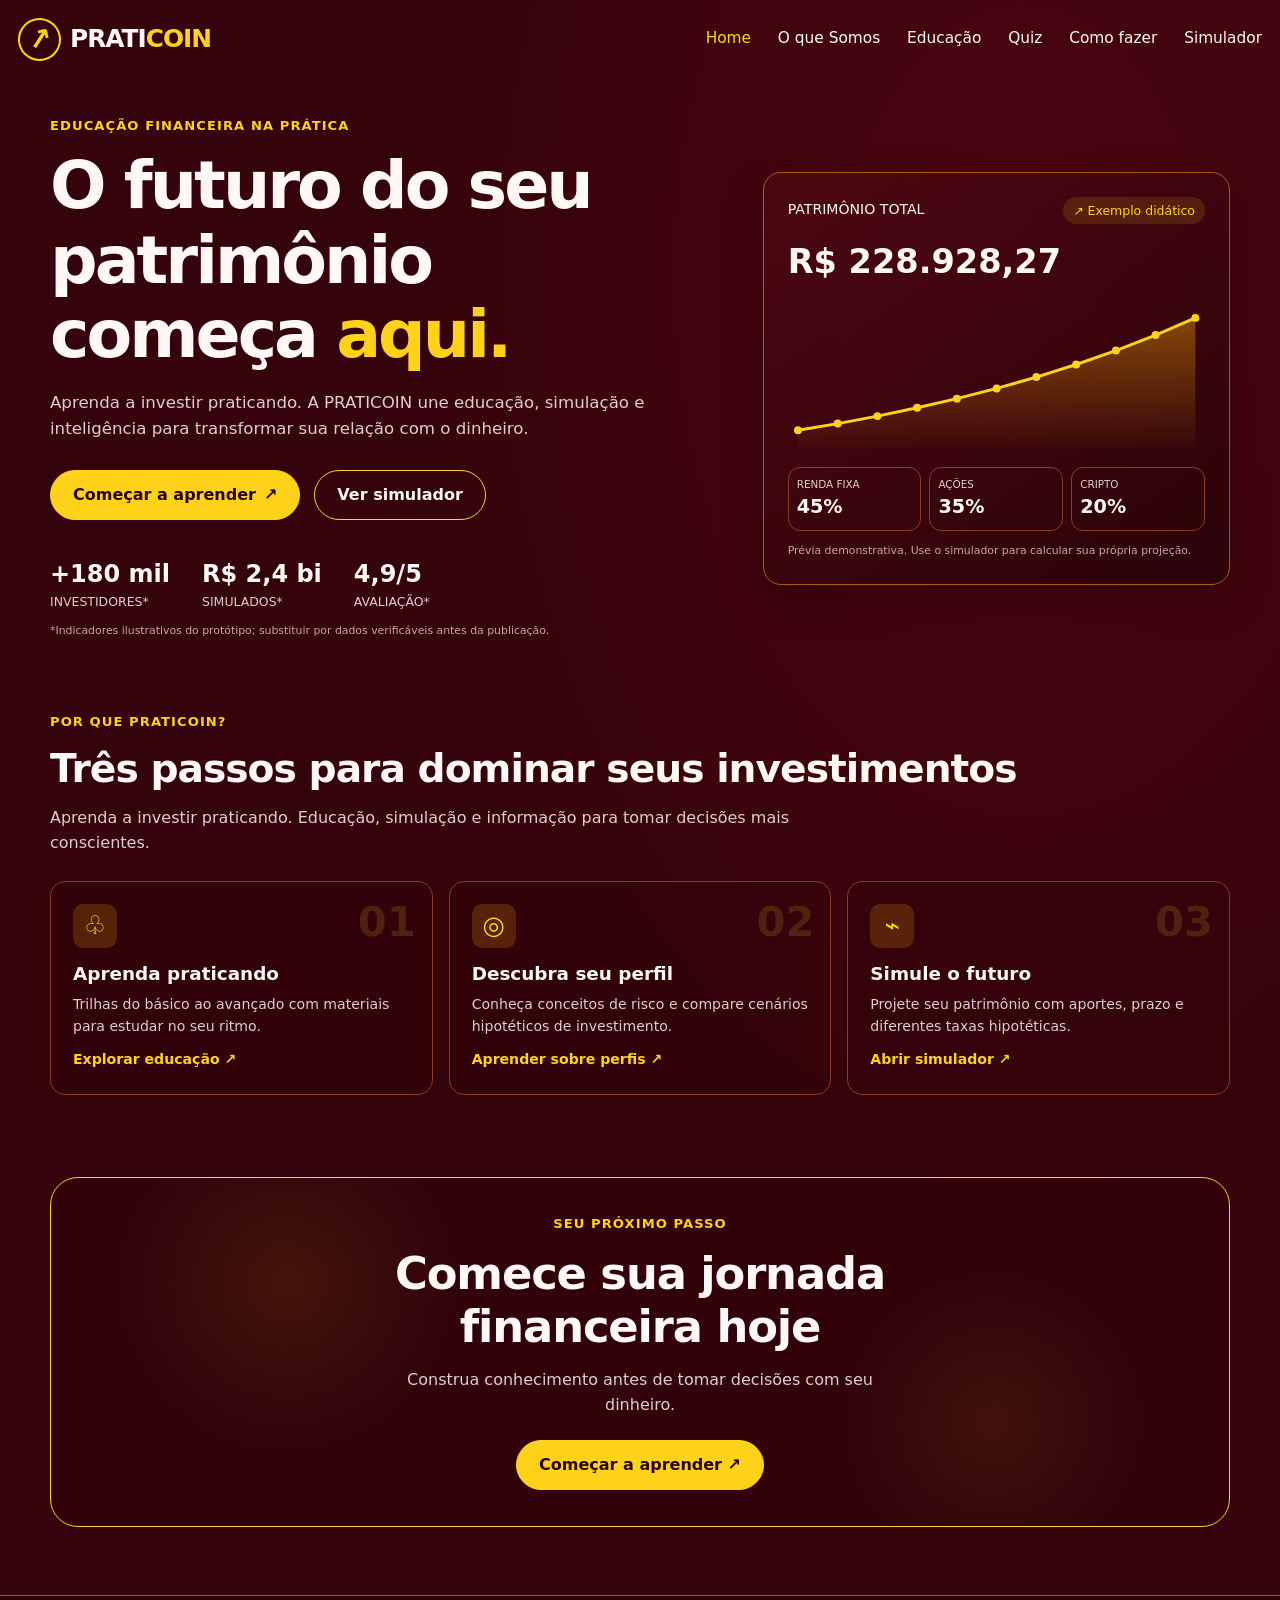
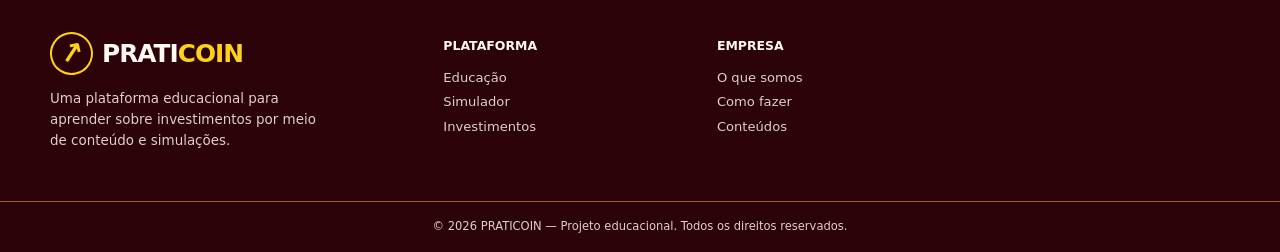
==== commit 4ac31b43: "homologação" ====
--- a/index.html
+++ b/index.html
@@ -1,1334 +1,92 @@
 <!DOCTYPE html>
 <html lang="pt-BR">
 <head>
-<meta charset="UTF-8">
-<meta name="viewport" content="width=device-width, initial-scale=1.0">
-<title>Pratico$N Bank — O banco que traduz o seu dinheiro</title>
-<link rel="preconnect" href="https://fonts.googleapis.com">
-<link href="https://fonts.googleapis.com/css2?family=Playfair+Display:wght@400;700;900&family=DM+Sans:wght@300;400;500;600&display=swap" rel="stylesheet">
-<style>
-  :root {
-    --bg: #060d08;
-    --bg2: #0b1710;
-    --bg3: #111f16;
-    --card: #141f17;
-    --card2: #1a2b1e;
-    --border: rgba(74,222,128,0.12);
-    --border2: rgba(74,222,128,0.22);
-    --green: #4ade80;
-    --green2: #22c55e;
-    --green3: #16a34a;
-    --green-dark: #0d2b1a;
-    --text: #e8f5ec;
-    --text2: #a3c4ab;
-    --text3: #6b8f74;
-    --serif: 'Playfair Display', serif;
-    --sans: 'DM Sans', sans-serif;
-  }
-  * { margin: 0; padding: 0; box-sizing: border-box; }
-  html { scroll-behavior: smooth; }
-  body {
-    background: var(--bg);
-    color: var(--text);
-    font-family: var(--sans);
-    font-size: 16px;
-    line-height: 1.6;
-    overflow-x: hidden;
-  }
-  .page { display: none; animation: fadeIn 0.4s ease; }
-  .page.active { display: block; }
-  @keyframes fadeIn { from { opacity: 0; transform: translateY(12px); } to { opacity: 1; transform: translateY(0); } }
-
-  /* NAV */
-  nav {
-    position: fixed; top: 0; left: 0; right: 0; z-index: 100;
-    padding: 18px 48px;
-    display: flex; align-items: center; justify-content: space-between;
-    background: rgba(6,13,8,0.85);
-    backdrop-filter: blur(20px);
-    border-bottom: 1px solid var(--border);
-  }
-  .logo {
-    font-family: var(--serif);
-    font-size: 22px;
-    font-weight: 700;
-    color: var(--text);
-    cursor: pointer;
-    letter-spacing: -0.5px;
-  }
-  .logo span { color: var(--green); }
-  .nav-links { display: flex; gap: 32px; align-items: center; }
-  .nav-links a {
-    color: var(--text2);
-    text-decoration: none;
-    font-size: 14px;
-    font-weight: 400;
-    cursor: pointer;
-    transition: color 0.2s;
-  }
-  .nav-links a:hover { color: var(--green); }
-  .nav-cta {
-    background: var(--green);
-    color: #060d08;
-    border: none;
-    padding: 10px 22px;
-    border-radius: 100px;
-    font-size: 14px;
-    font-weight: 600;
-    cursor: pointer;
-    transition: all 0.2s;
-    font-family: var(--sans);
-  }
-  .nav-cta:hover { background: #22c55e; transform: translateY(-1px); }
-
-  /* SECTIONS */
-  section { padding: 100px 48px; max-width: 1200px; margin: 0 auto; }
-  .section-tag {
-    display: inline-flex; align-items: center; gap: 8px;
-    background: rgba(74,222,128,0.08);
-    border: 1px solid var(--border2);
-    color: var(--green);
-    font-size: 12px;
-    font-weight: 500;
-    letter-spacing: 1.5px;
-    text-transform: uppercase;
-    padding: 6px 16px;
-    border-radius: 100px;
-    margin-bottom: 24px;
-  }
-  h1.hero-title {
-    font-family: var(--serif);
-    font-size: clamp(42px, 6vw, 80px);
-    font-weight: 900;
-    line-height: 1.05;
-    letter-spacing: -2px;
-    color: var(--text);
-    margin-bottom: 24px;
-  }
-  h1.hero-title em { color: var(--green); font-style: italic; }
-  h2.section-title {
-    font-family: var(--serif);
-    font-size: clamp(32px, 4vw, 52px);
-    font-weight: 700;
-    line-height: 1.1;
-    letter-spacing: -1.5px;
-    margin-bottom: 16px;
-  }
-  h2.section-title em { color: var(--green); font-style: italic; }
-  p.lead {
-    font-size: 18px;
-    color: var(--text2);
-    font-weight: 300;
-    max-width: 560px;
-    line-height: 1.7;
-    margin-bottom: 40px;
-  }
-
-  /* BUTTONS */
-  .btn-primary {
-    background: var(--green);
-    color: #060d08;
-    border: none;
-    padding: 16px 36px;
-    border-radius: 100px;
-    font-size: 16px;
-    font-weight: 600;
-    cursor: pointer;
-    transition: all 0.25s;
-    font-family: var(--sans);
-    display: inline-block;
-    text-decoration: none;
-  }
-  .btn-primary:hover { background: #22c55e; transform: translateY(-2px); box-shadow: 0 8px 32px rgba(74,222,128,0.25); }
-  .btn-secondary {
-    background: transparent;
-    color: var(--text);
-    border: 1px solid var(--border2);
-    padding: 15px 36px;
-    border-radius: 100px;
-    font-size: 16px;
-    font-weight: 500;
-    cursor: pointer;
-    transition: all 0.25s;
-    font-family: var(--sans);
-    display: inline-block;
-  }
-  .btn-secondary:hover { border-color: var(--green); color: var(--green); transform: translateY(-2px); }
-  .btn-row { display: flex; gap: 16px; flex-wrap: wrap; align-items: center; }
-
-  /* CARDS */
-  .card {
-    background: var(--card);
-    border: 1px solid var(--border);
-    border-radius: 20px;
-    padding: 32px;
-    transition: all 0.3s;
-  }
-  .card:hover { border-color: var(--border2); transform: translateY(-4px); }
-  .card-icon {
-    width: 52px; height: 52px;
-    background: rgba(74,222,128,0.1);
-    border-radius: 14px;
-    display: flex; align-items: center; justify-content: center;
-    font-size: 24px;
-    margin-bottom: 20px;
-  }
-  .card h3 { font-size: 20px; font-weight: 600; margin-bottom: 10px; color: var(--text); }
-  .card p { font-size: 15px; color: var(--text2); line-height: 1.65; }
-  .grid-3 { display: grid; grid-template-columns: repeat(3,1fr); gap: 24px; }
-  .grid-2 { display: grid; grid-template-columns: repeat(2,1fr); gap: 24px; }
-
-  /* HERO SECTION */
-  .hero-wrap {
-    min-height: 100vh;
-    display: flex; align-items: center;
-    padding-top: 80px;
-    position: relative;
-    overflow: hidden;
-  }
-  .hero-wrap::before {
-    content: '';
-    position: absolute; top: -200px; right: -100px;
-    width: 700px; height: 700px;
-    background: radial-gradient(circle, rgba(74,222,128,0.07) 0%, transparent 70%);
-    pointer-events: none;
-  }
-  .hero-inner {
-    max-width: 1200px; margin: 0 auto; padding: 0 48px;
-    display: grid; grid-template-columns: 1fr 1fr; gap: 64px; align-items: center;
-    width: 100%;
-  }
-  .phone-mock {
-    background: var(--card);
-    border: 1px solid var(--border2);
-    border-radius: 36px;
-    padding: 28px 20px;
-    max-width: 280px;
-    margin: 0 auto;
-    position: relative;
-  }
-  .phone-mock::before {
-    content: '';
-    position: absolute; inset: -1px;
-    border-radius: 37px;
-    background: linear-gradient(135deg, rgba(74,222,128,0.2), transparent 60%);
-    pointer-events: none;
-    z-index: -1;
-  }
-  .phone-notch {
-    width: 60px; height: 6px;
-    background: var(--bg3);
-    border-radius: 3px;
-    margin: 0 auto 24px;
-  }
-  .mock-balance {
-    text-align: center;
-    margin-bottom: 28px;
-  }
-  .mock-balance .label { font-size: 12px; color: var(--text3); margin-bottom: 4px; }
-  .mock-balance .amount {
-    font-family: var(--serif);
-    font-size: 36px;
-    font-weight: 700;
-    color: var(--text);
-  }
-  .mock-balance .change { font-size: 13px; color: var(--green); margin-top: 4px; }
-  .mock-row {
-    display: flex; justify-content: space-between; align-items: center;
-    padding: 12px 0;
-    border-bottom: 1px solid var(--border);
-  }
-  .mock-row:last-child { border-bottom: none; }
-  .mock-row .name { font-size: 14px; font-weight: 500; color: var(--text); }
-  .mock-row .cat { font-size: 11px; color: var(--text3); }
-  .mock-row .val { font-size: 14px; font-weight: 600; }
-  .mock-row .val.out { color: #f87171; }
-  .mock-row .val.in { color: var(--green); }
-  .mock-pill {
-    display: inline-block;
-    background: rgba(74,222,128,0.12);
-    color: var(--green);
-    font-size: 11px;
-    font-weight: 600;
-    padding: 4px 12px;
-    border-radius: 100px;
-    margin-bottom: 16px;
-    letter-spacing: 0.5px;
-  }
-  .mock-bar-wrap { margin-top: 20px; }
-  .mock-bar-label { display: flex; justify-content: space-between; font-size: 12px; color: var(--text3); margin-bottom: 8px; }
-  .mock-bar-bg { background: var(--bg3); border-radius: 4px; height: 8px; overflow: hidden; }
-  .mock-bar-fill { height: 100%; border-radius: 4px; background: linear-gradient(90deg, var(--green3), var(--green)); }
-
-  /* DIVIDER LINE */
-  .divider {
-    max-width: 1200px; margin: 0 auto;
-    border: none;
-    border-top: 1px solid var(--border);
-  }
-
-  /* PAIN SECTION */
-  .pain-grid { display: grid; grid-template-columns: repeat(2,1fr); gap: 20px; margin-top: 48px; }
-  .pain-item {
-    background: var(--card);
-    border: 1px solid var(--border);
-    border-radius: 16px;
-    padding: 28px;
-    display: flex; gap: 18px; align-items: flex-start;
-  }
-  .pain-emoji { font-size: 28px; flex-shrink: 0; }
-  .pain-item h4 { font-size: 17px; font-weight: 600; margin-bottom: 6px; }
-  .pain-item p { font-size: 14px; color: var(--text2); line-height: 1.6; }
-
-  /* STEPS */
-  .steps-wrap { display: flex; gap: 0; margin-top: 64px; position: relative; }
-  .steps-wrap::before {
-    content: '';
-    position: absolute; top: 32px; left: calc(16.6% + 32px); right: calc(16.6% + 32px);
-    height: 1px;
-    background: linear-gradient(90deg, var(--green3), transparent);
-  }
-  .step { flex: 1; text-align: center; padding: 0 24px; position: relative; }
-  .step-num {
-    width: 64px; height: 64px;
-    background: var(--card2);
-    border: 1px solid var(--border2);
-    border-radius: 50%;
-    display: flex; align-items: center; justify-content: center;
-    margin: 0 auto 24px;
-    font-family: var(--serif);
-    font-size: 24px;
-    font-weight: 700;
-    color: var(--green);
-  }
-  .step h4 { font-size: 18px; font-weight: 600; margin-bottom: 10px; }
-  .step p { font-size: 14px; color: var(--text2); }
-
-  /* STATS */
-  .stats-row { display: flex; gap: 0; margin-top: 48px; }
-  .stat { flex: 1; padding: 40px; text-align: center; border-right: 1px solid var(--border); }
-  .stat:last-child { border-right: none; }
-  .stat .num {
-    font-family: var(--serif);
-    font-size: 52px;
-    font-weight: 700;
-    color: var(--green);
-    line-height: 1;
-    margin-bottom: 8px;
-  }
-  .stat .desc { font-size: 15px; color: var(--text2); }
-
-  /* TRUST BADGES */
-  .trust-row { display: flex; gap: 16px; flex-wrap: wrap; margin-top: 40px; }
-  .trust-badge {
-    display: flex; align-items: center; gap: 10px;
-    background: var(--card);
-    border: 1px solid var(--border);
-    border-radius: 100px;
-    padding: 10px 20px;
-    font-size: 14px;
-    font-weight: 500;
-    color: var(--text2);
-  }
-  .trust-badge span { font-size: 16px; }
-
-  /* EDUCATION CARDS */
-  .edu-card {
-    background: var(--card);
-    border: 1px solid var(--border);
-    border-radius: 20px;
-    overflow: hidden;
-    transition: all 0.3s;
-  }
-  .edu-card:hover { border-color: var(--border2); transform: translateY(-4px); }
-  .edu-card-top {
-    background: linear-gradient(135deg, var(--green-dark), var(--bg3));
-    padding: 32px;
-    font-size: 40px;
-    border-bottom: 1px solid var(--border);
-  }
-  .edu-card-body { padding: 24px; }
-  .edu-card-body .tag {
-    font-size: 11px; font-weight: 600; letter-spacing: 1px; text-transform: uppercase;
-    color: var(--green); margin-bottom: 10px;
-  }
-  .edu-card-body h4 { font-size: 18px; font-weight: 600; margin-bottom: 8px; }
-  .edu-card-body p { font-size: 14px; color: var(--text2); }
-
-  /* FORM */
-  .form-wrap {
-    max-width: 520px; margin: 0 auto;
-    background: var(--card);
-    border: 1px solid var(--border);
-    border-radius: 24px;
-    padding: 48px;
-  }
-  .form-group { margin-bottom: 20px; }
-  .form-group label { display: block; font-size: 13px; color: var(--text2); font-weight: 500; margin-bottom: 8px; letter-spacing: 0.3px; }
-  .form-group input, .form-group select {
-    width: 100%;
-    background: var(--bg3);
-    border: 1px solid var(--border);
-    border-radius: 12px;
-    padding: 14px 18px;
-    font-size: 15px;
-    color: var(--text);
-    font-family: var(--sans);
-    outline: none;
-    transition: border-color 0.2s;
-  }
-  .form-group input:focus, .form-group select:focus { border-color: var(--green); }
-  .form-group select { appearance: none; }
-  .form-group input::placeholder { color: var(--text3); }
-
-  /* PAGE HERO (sub-pages) */
-  .page-hero {
-    padding: 160px 48px 80px;
-    max-width: 1200px;
-    margin: 0 auto;
-  }
-  .page-hero h1 {
-    font-family: var(--serif);
-    font-size: clamp(36px, 5vw, 64px);
-    font-weight: 900;
-    line-height: 1.05;
-    letter-spacing: -2px;
-    margin-bottom: 20px;
-  }
-  .page-hero h1 em { color: var(--green); font-style: italic; }
-  .page-hero p { font-size: 18px; color: var(--text2); max-width: 540px; line-height: 1.7; }
-
-  /* ACCORDION */
-  .accordion-item {
-    border-bottom: 1px solid var(--border);
-    padding: 24px 0;
-  }
-  .accordion-q {
-    font-size: 18px; font-weight: 600; cursor: pointer;
-    display: flex; justify-content: space-between; align-items: center;
-    transition: color 0.2s;
-  }
-  .accordion-q:hover { color: var(--green); }
-  .accordion-q .arrow { font-size: 20px; transition: transform 0.3s; color: var(--green); }
-  .accordion-a { font-size: 15px; color: var(--text2); line-height: 1.7; margin-top: 14px; display: none; }
-  .accordion-item.open .accordion-a { display: block; }
-  .accordion-item.open .arrow { transform: rotate(45deg); }
-
-  /* FOOTER */
-  footer {
-    background: var(--bg2);
-    border-top: 1px solid var(--border);
-    padding: 64px 48px;
-  }
-  .footer-inner {
-    max-width: 1200px; margin: 0 auto;
-    display: grid; grid-template-columns: 2fr 1fr 1fr 1fr;
-    gap: 48px;
-  }
-  .footer-logo {
-    font-family: var(--serif);
-    font-size: 24px;
-    font-weight: 700;
-    margin-bottom: 16px;
-  }
-  .footer-logo span { color: var(--green); }
-  .footer-desc { font-size: 14px; color: var(--text3); line-height: 1.7; max-width: 240px; }
-  .footer-col h5 { font-size: 13px; font-weight: 600; letter-spacing: 1px; text-transform: uppercase; color: var(--text3); margin-bottom: 20px; }
-  .footer-col a { display: block; font-size: 14px; color: var(--text2); text-decoration: none; margin-bottom: 12px; cursor: pointer; transition: color 0.2s; }
-  .footer-col a:hover { color: var(--green); }
-  .footer-bottom {
-    max-width: 1200px; margin: 40px auto 0;
-    padding-top: 32px;
-    border-top: 1px solid var(--border);
-    display: flex; justify-content: space-between; align-items: center;
-    font-size: 13px; color: var(--text3);
-  }
-  .footer-bottom a { color: var(--text3); text-decoration: none; }
-
-  /* SECURITY PAGE */
-  .security-item {
-    display: flex; gap: 24px; align-items: flex-start;
-    padding: 32px;
-    background: var(--card);
-    border: 1px solid var(--border);
-    border-radius: 20px;
-    margin-bottom: 16px;
-    transition: all 0.3s;
-  }
-  .security-item:hover { border-color: var(--border2); }
-  .security-icon {
-    width: 56px; height: 56px; flex-shrink: 0;
-    background: rgba(74,222,128,0.1);
-    border-radius: 16px;
-    display: flex; align-items: center; justify-content: center;
-    font-size: 26px;
-  }
-  .security-item h4 { font-size: 19px; font-weight: 600; margin-bottom: 8px; }
-  .security-item p { font-size: 15px; color: var(--text2); line-height: 1.65; }
-
-  /* MISSION */
-  .mission-big {
-    background: linear-gradient(135deg, var(--card2), var(--green-dark));
-    border: 1px solid var(--border2);
-    border-radius: 24px;
-    padding: 64px;
-    text-align: center;
-    margin-top: 64px;
-  }
-  .mission-big p {
-    font-family: var(--serif);
-    font-size: clamp(24px, 3vw, 40px);
-    font-weight: 700;
-    line-height: 1.35;
-    color: var(--text);
-    max-width: 720px;
-    margin: 0 auto;
-  }
-  .mission-big p em { color: var(--green); font-style: italic; }
-
-  /* CTA SECTION */
-  .cta-section {
-    background: linear-gradient(135deg, var(--card2) 0%, var(--green-dark) 100%);
-    border: 1px solid var(--border2);
-    border-radius: 28px;
-    padding: 80px 64px;
-    text-align: center;
-    position: relative;
-    overflow: hidden;
-    margin: 0 48px 100px;
-    max-width: 1200px;
-    margin-left: auto;
-    margin-right: auto;
-  }
-  .cta-section::before {
-    content: '';
-    position: absolute; top: -80px; right: -80px;
-    width: 320px; height: 320px;
-    background: radial-gradient(circle, rgba(74,222,128,0.12), transparent 70%);
-  }
-  .cta-section h2 {
-    font-family: var(--serif);
-    font-size: clamp(32px, 4vw, 52px);
-    font-weight: 700;
-    letter-spacing: -1.5px;
-    margin-bottom: 16px;
-  }
-  .cta-section p { font-size: 18px; color: var(--text2); margin-bottom: 40px; }
-
-  /* BG DECORATION */
-  .bg-dot {
-    position: fixed; pointer-events: none; z-index: -1;
-    border-radius: 50%;
-    filter: blur(100px);
-    opacity: 0.06;
-    background: var(--green);
-  }
-
-  /* QUIZ */
-  .quiz-wrap { background: var(--card); border: 1px solid var(--border); border-radius: 20px; padding: 40px; max-width: 640px; }
-  .quiz-q { font-size: 20px; font-weight: 600; margin-bottom: 24px; }
-  .quiz-option {
-    background: var(--bg3); border: 1px solid var(--border); border-radius: 12px;
-    padding: 14px 20px; margin-bottom: 12px; cursor: pointer;
-    font-size: 15px; transition: all 0.2s; display: block; text-align: left;
-    color: var(--text); font-family: var(--sans); width: 100%;
-  }
-  .quiz-option:hover { border-color: var(--green); background: rgba(74,222,128,0.06); }
-  .quiz-option.correct { border-color: var(--green); background: rgba(74,222,128,0.1); color: var(--green); }
-  .quiz-option.wrong { border-color: #f87171; background: rgba(248,113,113,0.08); color: #f87171; }
-  .quiz-result { display: none; margin-top: 16px; font-size: 15px; padding: 16px; border-radius: 12px; }
-  .quiz-result.show { display: block; }
-  .quiz-result.correct { background: rgba(74,222,128,0.1); color: var(--green); border: 1px solid var(--border2); }
-  .quiz-result.wrong { background: rgba(248,113,113,0.08); color: #fca5a5; border: 1px solid rgba(248,113,113,0.2); }
-
-  /* PROGRESS BAR (how-it-works) */
-  .hiw-steps { margin-top: 64px; }
-  .hiw-step {
-    display: grid; grid-template-columns: 80px 1fr; gap: 32px;
-    align-items: start; padding-bottom: 48px; position: relative;
-  }
-  .hiw-step:not(:last-child)::after {
-    content: '';
-    position: absolute; left: 39px; top: 80px; bottom: 0;
-    width: 1px;
-    background: linear-gradient(180deg, var(--green3), transparent);
-  }
-  .hiw-num {
-    width: 80px; height: 80px;
-    background: var(--card2);
-    border: 1px solid var(--border2);
-    border-radius: 50%;
-    display: flex; align-items: center; justify-content: center;
-    font-family: var(--serif);
-    font-size: 28px;
-    font-weight: 700;
-    color: var(--green);
-    flex-shrink: 0;
-  }
-  .hiw-content { padding-top: 20px; }
-  .hiw-content h4 { font-size: 22px; font-weight: 600; margin-bottom: 10px; }
-  .hiw-content p { font-size: 16px; color: var(--text2); max-width: 480px; line-height: 1.7; }
-  .hiw-tag {
-    display: inline-block;
-    background: rgba(74,222,128,0.08);
-    color: var(--green);
-    font-size: 12px; font-weight: 500;
-    padding: 4px 12px; border-radius: 100px;
-    margin-bottom: 12px;
-  }
-
-  /* LEARN TOPICS */
-  .learn-grid { display: grid; grid-template-columns: repeat(3,1fr); gap: 24px; margin-top: 48px; }
-
-  @media (max-width: 900px) {
-    nav { padding: 18px 24px; }
-    .nav-links { display: none; }
-    section { padding: 80px 24px; }
-    .hero-inner { grid-template-columns: 1fr; gap: 40px; }
-    .grid-3, .learn-grid { grid-template-columns: 1fr; }
-    .grid-2 { grid-template-columns: 1fr; }
-    .pain-grid { grid-template-columns: 1fr; }
-    .steps-wrap { flex-direction: column; gap: 32px; }
-    .steps-wrap::before { display: none; }
-    .stats-row { flex-direction: column; }
-    .stat { border-right: none; border-bottom: 1px solid var(--border); }
-    .footer-inner { grid-template-columns: 1fr 1fr; }
-    .cta-section { padding: 48px 32px; margin: 0 24px 80px; }
-    .page-hero { padding: 140px 24px 60px; }
-    .form-wrap { padding: 32px 24px; }
-    .mission-big { padding: 40px 28px; }
-    .hiw-step { grid-template-columns: 60px 1fr; gap: 20px; }
-    .hiw-num { width: 60px; height: 60px; font-size: 22px; }
-    .hiw-step:not(:last-child)::after { left: 29px; }
-  }
-</style>
+  <meta charset="UTF-8">
+  <meta name="viewport" content="width=device-width, initial-scale=1.0">
+  <meta name="description" content="Aprenda sobre investimentos e simule cenários financeiros com a PRATICOIN.">
+  <title>PRATICOIN | Invista no seu conhecimento</title>
+  <link rel="stylesheet" href="css/style.css">
 </head>
 <body>
+  <header class="site-header">
+    <a class="brand" href="index.html" aria-label="PRATICOIN - página inicial">
+      <span class="brand-mark" aria-hidden="true">↗</span><span>PRATI<span class="gold">COIN</span></span>
+    </a>
+    <button class="menu-toggle" aria-expanded="false" aria-controls="main-nav">Menu</button>
+    <nav id="main-nav" class="main-nav" aria-label="Navegação principal">
+      <a href="index.html" aria-current="page">Home</a>
+      <a href="#sobre">O que Somos</a>
+      <a href="cursos.html">Educação</a><a href="quiz.html">Quiz</a>
+      <a href="como-fazer.html">Como fazer</a>
+      <a href="simulador.html">Simulador</a>
+      </nav>
+  </header>
 
-<div class="bg-dot" style="width:600px;height:600px;top:-200px;right:-100px;"></div>
-<div class="bg-dot" style="width:400px;height:400px;bottom:200px;left:-150px;opacity:0.04;"></div>
+  <main>
+    <section class="hero section-wrap">
+      <div class="hero-copy">
+        <p class="eyebrow">EDUCAÇÃO FINANCEIRA NA PRÁTICA</p>
+        <h1>O futuro do seu patrimônio começa <span class="gold">aqui.</span></h1>
+        <p class="lead">Aprenda a investir praticando. A PRATICOIN une educação, simulação e inteligência para transformar sua relação com o dinheiro.</p>
+        <div class="hero-actions">
+          <a class="button" href="cursos.html">Começar a aprender <span aria-hidden="true">↗</span></a>
+          <a class="button button-outline" href="simulador.html">Ver simulador</a>
+        </div>
+        <div class="stats" aria-label="Indicadores ilustrativos">
+          <div><strong>+180 mil</strong><span>INVESTIDORES*</span></div>
+          <div><strong>R$ 2,4 bi</strong><span>SIMULADOS*</span></div>
+          <div><strong>4,9/5</strong><span>AVALIAÇÃO*</span></div>
+        </div>
+        <p class="micro-note">*Indicadores ilustrativos do protótipo; substituir por dados verificáveis antes da publicação.</p>
+      </div>
+      <aside class="portfolio-preview" aria-label="Prévia ilustrativa de patrimônio">
+        <div class="preview-top"><span>PATRIMÔNIO TOTAL</span><span class="growth-pill" id="home-growth">↗ Simulação</span></div>
+        <strong class="preview-total" id="home-total">R$ 143.850,00</strong>
+        <div class="chart-wrap">
+          <svg id="home-chart" viewBox="0 0 420 160" role="img" aria-label="Gráfico ilustrativo de evolução do patrimônio">
+            <defs><linearGradient id="chart-fill" x1="0" x2="0" y1="0" y2="1"><stop offset="0%" stop-color="#ffb000" stop-opacity=".38"/><stop offset="100%" stop-color="#ffb000" stop-opacity=".02"/></linearGradient></defs>
+            <path id="home-chart-area" d="M10 125 L80 105 L150 115 L220 78 L290 83 L360 35 L410 20 L410 150 L10 150 Z" fill="url(#chart-fill)"></path>
+            <polyline id="home-chart-line" points="10,125 80,105 150,115 220,78 290,83 360,35 410,20" fill="none" stroke="#ffd21a" stroke-width="3" stroke-linecap="round" stroke-linejoin="round"></polyline>
+            <g id="home-chart-dots" fill="#ffd21a"><circle cx="10" cy="125" r="4"/><circle cx="80" cy="105" r="4"/><circle cx="150" cy="115" r="4"/><circle cx="220" cy="78" r="4"/><circle cx="290" cy="83" r="4"/><circle cx="360" cy="35" r="4"/><circle cx="410" cy="20" r="4"/></g>
+          </svg>
+        </div>
+        <div class="mini-allocation">
+          <div><span>RENDA FIXA</span><strong>45%</strong></div>
+          <div><span>AÇÕES</span><strong>35%</strong></div>
+          <div><span>CRIPTO</span><strong>20%</strong></div>
+        </div>
+        <p class="micro-note">Prévia demonstrativa. Use o simulador para calcular sua própria projeção.</p>
+      </aside>
+    </section>
 
-<!-- NAV -->
-<nav>
-  <div class="logo" onclick="showPage('home')">Pratico<span>$</span>N <small style="font-size:13px;font-weight:400;letter-spacing:2px;color:var(--text3)">BANK</small></div>
-  <div class="nav-links">
-    <a onclick="showPage('how')">Como funciona</a>
-    <a onclick="showPage('learn')">Aprender</a>
-    <a onclick="showPage('security')">Segurança</a>
-    <a onclick="showPage('about')">Sobre</a>
-  </div>
-  <button class="nav-cta" onclick="showPage('open')">Abrir conta</button>
-</nav>
+    <section id="sobre" class="section-wrap steps-section">
+      <p class="eyebrow">POR QUE PRATICOIN?</p>
+      <h2>Três passos para dominar seus investimentos</h2>
+      <p class="section-intro">Aprenda a investir praticando. Educação, simulação e informação para tomar decisões mais conscientes.</p>
+      <div id="como-funciona" class="steps-grid">
+        <article class="step-card"><span class="step-icon" aria-hidden="true">♧</span><span class="step-number">01</span><h3>Aprenda praticando</h3><p>Trilhas do básico ao avançado com materiais para estudar no seu ritmo.</p><a href="cursos.html" class="text-link">Explorar educação ↗</a></article>
+        <article class="step-card"><span class="step-icon" aria-hidden="true">◎</span><span class="step-number">02</span><h3>Descubra seu perfil</h3><p>Conheça conceitos de risco e compare cenários hipotéticos de investimento.</p><a href="cursos.html#perfil" class="text-link">Aprender sobre perfis ↗</a></article>
+        <article class="step-card"><span class="step-icon" aria-hidden="true">⌁</span><span class="step-number">03</span><h3>Simule o futuro</h3><p>Projete seu patrimônio com aportes, prazo e diferentes taxas hipotéticas.</p><a href="simulador.html" class="text-link">Abrir simulador ↗</a></article>
+      </div>
+    </section>
 
-<!-- ===== HOME PAGE ===== -->
-<div id="page-home" class="page active">
+    <section class="cta section-wrap">
+      <p class="eyebrow">SEU PRÓXIMO PASSO</p>
+      <h2>Comece sua jornada financeira hoje</h2>
+      <p>Construa conhecimento antes de tomar decisões com seu dinheiro.</p>
+      <a class="button" href="cursos.html">Começar a aprender ↗</a>
+    </section>
+  </main>
 
-  <!-- HERO -->
-  <div class="hero-wrap">
-    <div class="hero-inner">
-      <div>
-        <div class="section-tag">✦ Fintech para jovens</div>
-        <h1 class="hero-title">O banco que<br><em>traduz</em><br>o seu dinheiro</h1>
-        <p class="lead">Você trabalhou pra ganhar. A gente te ajuda a entender — e a fazer o dinheiro trabalhar de volta.</p>
-        <div class="btn-row">
-          <button class="btn-primary" onclick="showPage('open')">Abrir minha conta</button>
-          <button class="btn-secondary" onclick="showPage('how')">Ver como funciona</button>
-        </div>
-      </div>
-      <div>
-        <div class="phone-mock">
-          <div class="phone-notch"></div>
-          <div class="mock-balance">
-            <div class="label">Saldo disponível</div>
-            <div class="amount">R$1.140,00</div>
-            <div class="change">↑ +R$68 essa semana</div>
-          </div>
-          <div class="mock-pill">Onde foi o seu dinheiro?</div>
-          <div class="mock-row">
-            <div><div class="name">Alimentação</div><div class="cat">esta semana</div></div>
-            <div class="val out">−R$214</div>
-          </div>
-          <div class="mock-row">
-            <div><div class="name">Transporte</div><div class="cat">esta semana</div></div>
-            <div class="val out">−R$89</div>
-          </div>
-          <div class="mock-row">
-            <div><div class="name">Reserva</div><div class="cat">automática</div></div>
-            <div class="val in">+R$120</div>
-          </div>
-          <div class="mock-bar-wrap">
-            <div class="mock-bar-label"><span>Meta mensal</span><span>60%</span></div>
-            <div class="mock-bar-bg"><div class="mock-bar-fill" style="width:60%"></div></div>
-          </div>
-        </div>
-      </div>
+  <footer class="site-footer">
+    <div class="footer-main section-wrap">
+      <div class="footer-brand"><a class="brand" href="index.html"><span class="brand-mark" aria-hidden="true">↗</span><span>PRATI<span class="gold">COIN</span></span></a><p>Uma plataforma educacional para aprender sobre investimentos por meio de conteúdo e simulações.</p></div>
+      <div><h2>PLATAFORMA</h2><a href="cursos.html">Educação</a><a href="simulador.html">Simulador</a><a href="cursos.html#investimentos">Investimentos</a></div>
+      <div><h2>EMPRESA</h2><a href="#sobre">O que somos</a><a href="como-fazer.html">Como fazer</a><a href="cursos.html">Conteúdos</a></div>
     </div>
-  </div>
-
-  <!-- DOR -->
-  <section>
-    <div class="section-tag">💭 Você já sentiu isso?</div>
-    <h2 class="section-title">Recebeu o salário.<br><em>Sumiu.</em></h2>
-    <p class="lead">Não tem mágica — tem falta de clareza. E isso não é culpa sua.</p>
-    <div class="pain-grid">
-      <div class="pain-item">
-        <div class="pain-emoji">😵</div>
-        <div>
-          <h4>"Não sei pra onde foi o dinheiro"</h4>
-          <p>Você trabalhou um mês inteiro e no final da semana a conta já tá no zero. Isso não é normal — mas é muito comum.</p>
-        </div>
-      </div>
-      <div class="pain-item">
-        <div class="pain-emoji">😰</div>
-        <div>
-          <h4>"Fica assustado de investir"</h4>
-          <p>A internet fala de ações, cripto, CDB… parece um outro idioma. Medo de fazer errado e perder o pouco que tem.</p>
-        </div>
-      </div>
-      <div class="pain-item">
-        <div class="pain-emoji">😤</div>
-        <div>
-          <h4>"Sente que é difícil demais"</h4>
-          <p>Todo banco parece feito pra quem já sabe de tudo. Letras miúdas, taxas escondidas, linguagem complicada.</p>
-        </div>
-      </div>
-      <div class="pain-item">
-        <div class="pain-emoji">😟</div>
-        <div>
-          <h4>"Acha que nunca vai conseguir guardar"</h4>
-          <p>Começou com R$1.000 e terminou o mês sem nada. Não tem força de vontade — tem falta de sistema.</p>
-        </div>
-      </div>
-    </div>
-  </section>
-
-  <hr class="divider">
-
-  <!-- SOLUÇÃO -->
-  <section>
-    <div class="section-tag">💡 A solução</div>
-    <h2 class="section-title">A gente traduz.<br>Você <em>decide.</em></h2>
-    <div class="grid-3" style="margin-top:48px">
-      <div class="card">
-        <div class="card-icon">📊</div>
-        <h3>Você vê tudo</h3>
-        <p>Cada real que entra e sai aparece em categorias simples. Sem jargão. Sem confusão. Só a verdade.</p>
-      </div>
-      <div class="card">
-        <div class="card-icon">🎯</div>
-        <h3>Você aprende fazendo</h3>
-        <p>Cada gasto vira uma lição. A gente explica o que aconteceu e sugere o próximo passo — na linguagem que você fala.</p>
-      </div>
-      <div class="card">
-        <div class="card-icon">🌱</div>
-        <h3>Você começa a investir</h3>
-        <p>Sem mínimo alto. Sem termos técnicos. Você investe a partir de R$1 e entende exatamente onde seu dinheiro está.</p>
-      </div>
-    </div>
-  </section>
-
-  <hr class="divider">
-
-  <!-- COMO FUNCIONA -->
-  <section>
-    <div class="section-tag">⚡ Simples assim</div>
-    <h2 class="section-title">3 passos.<br><em>Sem complicação.</em></h2>
-    <div class="steps-wrap">
-      <div class="step">
-        <div class="step-num">1</div>
-        <h4>Abre a conta</h4>
-        <p>100% pelo celular. Menos de 3 minutos. Sem burocracia.</p>
-      </div>
-      <div class="step">
-        <div class="step-num">2</div>
-        <h4>Recebe seu salário</h4>
-        <p>A gente já separa e categoriza tudo automaticamente pra você.</p>
-      </div>
-      <div class="step">
-        <div class="step-num">3</div>
-        <h4>Acompanha e cresce</h4>
-        <p>Você vê, aprende e guarda — sem precisar ser especialista.</p>
-      </div>
-    </div>
-    <div style="text-align:center;margin-top:56px">
-      <button class="btn-secondary" onclick="showPage('how')">Ver em detalhes →</button>
-    </div>
-  </section>
-
-  <hr class="divider">
-
-  <!-- CONFIANÇA -->
-  <section>
-    <div class="section-tag">🔒 Segurança</div>
-    <h2 class="section-title">Seu dinheiro <em>protegido.</em></h2>
-    <p class="lead">Regulado pelo Banco Central. Sem letras miúdas. Sem taxas escondidas. Ponto.</p>
-    <div class="stats-row" style="background:var(--card);border:1px solid var(--border);border-radius:20px;overflow:hidden;">
-      <div class="stat">
-        <div class="num">256</div>
-        <div class="desc">bits de criptografia</div>
-      </div>
-      <div class="stat">
-        <div class="num">R$0</div>
-        <div class="desc">taxa de manutenção</div>
-      </div>
-      <div class="stat">
-        <div class="num">24h</div>
-        <div class="desc">suporte disponível</div>
-      </div>
-      <div class="stat">
-        <div class="num">BC</div>
-        <div class="desc">regulado pelo Banco Central</div>
-      </div>
-    </div>
-    <div class="trust-row" style="margin-top:40px">
-      <div class="trust-badge"><span>🔒</span> Conta protegida pelo FGC</div>
-      <div class="trust-badge"><span>🏛️</span> Regulado pelo Banco Central</div>
-      <div class="trust-badge"><span>✅</span> Sem taxas escondidas</div>
-      <div class="trust-badge"><span>🛡️</span> Dados criptografados</div>
-    </div>
-  </section>
-
-  <hr class="divider">
-
-  <!-- EDUCAÇÃO -->
-  <section>
-    <div class="section-tag">📚 Aprenda com a gente</div>
-    <h2 class="section-title">Finanças deveriam ser <em>fáceis.</em></h2>
-    <p class="lead">A gente acredita que qualquer pessoa pode entender o próprio dinheiro — com a linguagem certa.</p>
-    <div class="grid-3" style="margin-top:48px">
-      <div class="edu-card">
-        <div class="edu-card-top">💸</div>
-        <div class="edu-card-body">
-          <div class="tag">Básico</div>
-          <h4>O que é orçamento?</h4>
-          <p>Entenda como controlar o que entra e o que sai — em 2 minutos.</p>
-        </div>
-      </div>
-      <div class="edu-card">
-        <div class="edu-card-top">📈</div>
-        <div class="edu-card-body">
-          <div class="tag">Investimento</div>
-          <h4>Onde guardar o dinheiro?</h4>
-          <p>Poupança, CDB, Tesouro… qual é o melhor pra você agora?</p>
-        </div>
-      </div>
-      <div class="edu-card">
-        <div class="edu-card-top">🎯</div>
-        <div class="edu-card-body">
-          <div class="tag">Metas</div>
-          <h4>Como criar uma reserva?</h4>
-          <p>Guarde sem precisar de força de vontade. A gente automatiza.</p>
-        </div>
-      </div>
-    </div>
-    <div style="text-align:center;margin-top:40px">
-      <button class="btn-secondary" onclick="showPage('learn')">Ver todos os temas →</button>
-    </div>
-  </section>
-
-  <!-- CTA FINAL -->
-  <div class="cta-section">
-    <div class="section-tag" style="margin-bottom:24px">🚀 Tá esperando o quê?</div>
-    <h2>Começa hoje.<br>É de graça.</h2>
-    <p>Abrir a conta não custa nada. Fica em menos de 3 minutos.</p>
-    <button class="btn-primary" onclick="showPage('open')" style="font-size:18px;padding:18px 48px">Abrir minha conta agora</button>
-  </div>
-</div>
-
-<!-- ===== ABRIR CONTA ===== -->
-<div id="page-open" class="page">
-  <div class="page-hero">
-    <div class="section-tag">🚀 Rápido e grátis</div>
-    <h1>Abre em<br><em>3 minutos.</em></h1>
-    <p>Sem burocracia. Sem taxa. Sem enrolação. Só você e o seu futuro financeiro.</p>
-  </div>
-
-  <section style="padding-top:0;display:grid;grid-template-columns:1fr 1fr;gap:64px;align-items:start">
-    <div>
-      <div class="form-wrap" style="max-width:100%">
-        <h3 style="font-size:22px;font-weight:700;margin-bottom:28px">Seus dados básicos</h3>
-        <div class="form-group">
-          <label>Nome completo</label>
-          <input type="text" placeholder="Como você se chama?">
-        </div>
-        <div class="form-group">
-          <label>CPF</label>
-          <input type="text" placeholder="000.000.000-00">
-        </div>
-        <div class="form-group">
-          <label>Data de nascimento</label>
-          <input type="date">
-        </div>
-        <div class="form-group">
-          <label>Celular</label>
-          <input type="tel" placeholder="(11) 99999-9999">
-        </div>
-        <div class="form-group">
-          <label>E-mail</label>
-          <input type="email" placeholder="seu@email.com">
-        </div>
-        <div class="form-group">
-          <label>Quanto você ganha por mês?</label>
-          <select>
-            <option value="">Selecionar...</option>
-            <option>Até R$1.000</option>
-            <option>R$1.000 a R$1.500</option>
-            <option>R$1.500 a R$3.000</option>
-            <option>Mais de R$3.000</option>
-          </select>
-        </div>
-        <button class="btn-primary" style="width:100%;margin-top:8px;font-size:17px;padding:18px">Criar minha conta →</button>
-        <p style="text-align:center;font-size:13px;color:var(--text3);margin-top:16px">🔒 Seus dados são protegidos com criptografia 256-bit</p>
-      </div>
-    </div>
-    <div>
-      <h3 style="font-size:22px;font-weight:700;margin-bottom:32px">O que você ganha abrindo a conta</h3>
-      <div style="display:flex;flex-direction:column;gap:20px">
-        <div class="security-item">
-          <div class="security-icon">💳</div>
-          <div>
-            <h4>Cartão gratuito</h4>
-            <p>Débito e crédito sem anuidade. Pede pelo app e recebe em casa.</p>
-          </div>
-        </div>
-        <div class="security-item">
-          <div class="security-icon">📊</div>
-          <div>
-            <h4>Controle visual dos gastos</h4>
-            <p>Tudo categorizado automaticamente. Você vê exatamente pra onde vai cada real.</p>
-          </div>
-        </div>
-        <div class="security-item">
-          <div class="security-icon">🌱</div>
-          <div>
-            <h4>Investimento a partir de R$1</h4>
-            <p>Sem burocracia, sem mínimo alto. Começar a investir é simples aqui.</p>
-          </div>
-        </div>
-        <div class="security-item">
-          <div class="security-icon">📚</div>
-          <div>
-            <h4>Conteúdo educativo personalizado</h4>
-            <p>A gente ensina você a cuidar do dinheiro no seu ritmo, na sua linguagem.</p>
-          </div>
-        </div>
-      </div>
-    </div>
-  </section>
-</div>
-
-<!-- ===== COMO FUNCIONA ===== -->
-<div id="page-how" class="page">
-  <div class="page-hero">
-    <div class="section-tag">⚡ Simples de entender</div>
-    <h1>Como o <em>Pratico$N</em><br>funciona</h1>
-    <p>Da abertura da conta até o seu primeiro investimento — tudo em etapas simples e visuais.</p>
-  </div>
-
-  <section style="padding-top:0">
-    <div class="hiw-steps">
-      <div class="hiw-step">
-        <div class="hiw-num">1</div>
-        <div class="hiw-content">
-          <div class="hiw-tag">Cadastro</div>
-          <h4>Você abre a conta em 3 minutos</h4>
-          <p>Só precisa do CPF, número de celular e uma foto do seu rosto. Sem ir a uma agência. Sem papelada. A análise é automática e você já recebe a resposta na hora.</p>
-        </div>
-      </div>
-      <div class="hiw-step">
-        <div class="hiw-num">2</div>
-        <div class="hiw-content">
-          <div class="hiw-tag">Recebimento</div>
-          <h4>Seu salário cai direto na conta</h4>
-          <p>Você passa a chave PIX pra seu empregador e o salário já vem direto pra cá. Quando o dinheiro entra, a gente já separa automaticamente por categoria: alimentação, transporte, lazer e reserva.</p>
-        </div>
-      </div>
-      <div class="hiw-step">
-        <div class="hiw-num">3</div>
-        <div class="hiw-content">
-          <div class="hiw-tag">Acompanhamento</div>
-          <h4>Você vê pra onde vai cada real</h4>
-          <p>Toda transação aparece com uma explicação simples. A gente não só mostra o número — explica o que significa. "Você gastou 35% do salário em alimentação. A média saudável é 25%."</p>
-        </div>
-      </div>
-      <div class="hiw-step">
-        <div class="hiw-num">4</div>
-        <div class="hiw-content">
-          <div class="hiw-tag">Crescimento</div>
-          <h4>Você começa a guardar e investir</h4>
-          <p>A gente sugere quanto guardar com base no que você ganha. E quando você tiver pronto, investir é só um toque. Sem precisar entender de bolsa de valores ou CDB — a gente explica tudo antes.</p>
-        </div>
-      </div>
-    </div>
-
-    <div class="grid-3" style="margin-top:80px">
-      <div class="card">
-        <div class="card-icon">🔔</div>
-        <h3>Alertas inteligentes</h3>
-        <p>A gente te avisa quando você tá gastando mais do que devia — antes de ser tarde demais.</p>
-      </div>
-      <div class="card">
-        <div class="card-icon">🎯</div>
-        <h3>Metas automáticas</h3>
-        <p>Quer juntar pra uma viagem? Um tênis? A gente reserva uma parte automática todo mês.</p>
-      </div>
-      <div class="card">
-        <div class="card-icon">📱</div>
-        <h3>100% pelo celular</h3>
-        <p>Conta, cartão, investimento, suporte — tudo em um app só. Sem ir a nenhuma agência.</p>
-      </div>
-    </div>
-  </section>
-
-  <div class="cta-section">
-    <h2>Pronto pra <em style="color:var(--green)">começar?</em></h2>
-    <p>A conta é gratuita e abre em menos de 3 minutos.</p>
-    <button class="btn-primary" onclick="showPage('open')">Abrir minha conta</button>
-  </div>
-</div>
-
-<!-- ===== APRENDER ===== -->
-<div id="page-learn" class="page">
-  <div class="page-hero">
-    <div class="section-tag">📚 Educação financeira</div>
-    <h1>Aprenda<br><em>sem complicar.</em></h1>
-    <p>Finanças na linguagem que você fala. Curto, direto e sem enrolação.</p>
-  </div>
-
-  <section style="padding-top:0">
-    <div class="learn-grid">
-      <div class="edu-card">
-        <div class="edu-card-top">💸</div>
-        <div class="edu-card-body">
-          <div class="tag">Nível 1 · Básico</div>
-          <h4>O que é um orçamento?</h4>
-          <p>É o mapa do seu dinheiro. Você define quanto pode gastar em cada coisa — e para de ser pego de surpresa.</p>
-        </div>
-      </div>
-      <div class="edu-card">
-        <div class="edu-card-top">🏦</div>
-        <div class="edu-card-body">
-          <div class="tag">Nível 1 · Básico</div>
-          <h4>Poupança ainda vale a pena?</h4>
-          <p>Spoiler: não. Tem opções melhores com a mesma segurança e mais rendimento.</p>
-        </div>
-      </div>
-      <div class="edu-card">
-        <div class="edu-card-top">📈</div>
-        <div class="edu-card-body">
-          <div class="tag">Nível 2 · Investimento</div>
-          <h4>O que é o Tesouro Direto?</h4>
-          <p>Você empresta dinheiro pro governo e recebe de volta com juros. Mais seguro que poupança.</p>
-        </div>
-      </div>
-      <div class="edu-card">
-        <div class="edu-card-top">🔄</div>
-        <div class="edu-card-body">
-          <div class="tag">Nível 2 · Investimento</div>
-          <h4>O que é juros compostos?</h4>
-          <p>O dinheiro que você guarda hoje rende — e o rendimento também rende. É como uma bola de neve.</p>
-        </div>
-      </div>
-      <div class="edu-card">
-        <div class="edu-card-top">🎯</div>
-        <div class="edu-card-body">
-          <div class="tag">Nível 1 · Metas</div>
-          <h4>Como criar uma reserva de emergência?</h4>
-          <p>Todo mundo precisa ter um dinheiro guardado pra imprevistos. A gente te ajuda a começar.</p>
-        </div>
-      </div>
-      <div class="edu-card">
-        <div class="edu-card-top">💳</div>
-        <div class="edu-card-body">
-          <div class="tag">Nível 1 · Básico</div>
-          <h4>Cartão de crédito: amigo ou inimigo?</h4>
-          <p>Depende de como você usa. A gente te ensina a usar a seu favor — sem cair no juros do rotativo.</p>
-        </div>
-      </div>
-    </div>
-
-    <!-- QUIZ -->
-    <div style="margin-top:80px">
-      <div class="section-tag">🧠 Teste você mesmo</div>
-      <h2 class="section-title" style="margin-bottom:40px">Quanto você sabe <em>de dinheiro?</em></h2>
-      <div class="quiz-wrap">
-        <div class="quiz-q" id="quiz-q">Se você guarda R$100 por mês durante 1 ano com rendimento de 1% ao mês, você vai ter mais ou menos que R$1.200?</div>
-        <button class="quiz-option" onclick="answerQuiz(this, true)">Mais que R$1.200 (juros compostos fazem o dinheiro crescer)</button>
-        <button class="quiz-option" onclick="answerQuiz(this, false)">Exatamente R$1.200 (só o que você guardou)</button>
-        <button class="quiz-option" onclick="answerQuiz(this, false)">Menos que R$1.200 (tem taxa do banco)</button>
-        <div class="quiz-result" id="quiz-result"></div>
-        <button onclick="resetQuiz()" id="quiz-next" style="display:none;margin-top:16px" class="btn-secondary">Próxima pergunta →</button>
-      </div>
-    </div>
-
-    <!-- FAQ -->
-    <div style="margin-top:80px">
-      <div class="section-tag">❓ Dúvidas comuns</div>
-      <h2 class="section-title" style="margin-bottom:40px">Perguntas que <em>todo mundo</em> tem</h2>
-      <div id="faq">
-        <div class="accordion-item">
-          <div class="accordion-q" onclick="toggleFaq(this)">
-            Com R$1.000 de salário, posso mesmo investir?
-            <span class="arrow">+</span>
-          </div>
-          <div class="accordion-a">Sim! Você não precisa de muito dinheiro pra começar. Com R$50 por mês você já está investindo. O segredo é a consistência, não o valor.</div>
-        </div>
-        <div class="accordion-item">
-          <div class="accordion-q" onclick="toggleFaq(this)">
-            Posso perder meu dinheiro investindo?
-            <span class="arrow">+</span>
-          </div>
-          <div class="accordion-a">Depende do tipo de investimento. A gente só te recomenda opções conservadoras no começo — onde o risco de perder dinheiro é muito baixo, igual ou menor que deixar na poupança.</div>
-        </div>
-        <div class="accordion-item">
-          <div class="accordion-q" onclick="toggleFaq(this)">
-            Quanto tempo leva pra ver resultado?
-            <span class="arrow">+</span>
-          </div>
-          <div class="accordion-a">O controle de gastos você vê na primeira semana. O crescimento dos investimentos demora mais — mas começa a ficar visível em 3 a 6 meses de consistência.</div>
-        </div>
-        <div class="accordion-item">
-          <div class="accordion-q" onclick="toggleFaq(this)">
-            Precisa saber matemática pra usar?
-            <span class="arrow">+</span>
-          </div>
-          <div class="accordion-a">Não. O app faz todos os cálculos. Você só precisa entender o que as informações significam — e pra isso a gente te explica tudo em linguagem simples.</div>
-        </div>
-      </div>
-    </div>
-  </section>
-</div>
-
-<!-- ===== SEGURANÇA ===== -->
-<div id="page-security" class="page">
-  <div class="page-hero">
-    <div class="section-tag">🔒 Você está protegido</div>
-    <h1>Seu dinheiro<br>está <em>seguro.</em></h1>
-    <p>A gente leva segurança a sério. Não porque é obrigado — mas porque é o mínimo que você merece.</p>
-  </div>
-
-  <section style="padding-top:0">
-    <div class="security-item">
-      <div class="security-icon">🏛️</div>
-      <div>
-        <h4>Regulado pelo Banco Central</h4>
-        <p>Somos uma instituição de pagamento autorizada e regulada pelo Banco Central do Brasil. Isso significa que seguimos todas as regras do sistema financeiro nacional.</p>
-      </div>
-    </div>
-    <div class="security-item">
-      <div class="security-icon">🛡️</div>
-      <div>
-        <h4>Proteção pelo FGC</h4>
-        <p>O Fundo Garantidor de Créditos protege seu dinheiro em caso de qualquer problema. Até R$250.000 por CPF. É a mesma proteção dos grandes bancos.</p>
-      </div>
-    </div>
-    <div class="security-item">
-      <div class="security-icon">🔐</div>
-      <div>
-        <h4>Criptografia de 256 bits</h4>
-        <p>Cada dado seu é criptografado com o mesmo padrão usado por bancos internacionais e grandes empresas de tecnologia. Ninguém acessa sem ser você.</p>
-      </div>
-    </div>
-    <div class="security-item">
-      <div class="security-icon">🎯</div>
-      <div>
-        <h4>Você no controle</h4>
-        <p>Você pode bloquear o cartão pelo app, configurar limites, ativar autenticação por biometria e receber alertas em tempo real de qualquer movimentação.</p>
-      </div>
-    </div>
-    <div class="security-item">
-      <div class="security-icon">👁️</div>
-      <div>
-        <h4>Zero taxa escondida</h4>
-        <p>Todo custo é mostrado antes de você confirmar qualquer coisa. Sem cobrar por coisas que você não pediu. Transparência total — isso é compromisso nosso.</p>
-      </div>
-    </div>
-    <div class="security-item">
-      <div class="security-icon">🌍</div>
-      <div>
-        <h4>Seus dados são seus</h4>
-        <p>Seguimos a Lei Geral de Proteção de Dados (LGPD). Você pode pedir pra excluir todos os seus dados a qualquer momento. Sem complicação.</p>
-      </div>
-    </div>
-
-    <div class="mission-big">
-      <p>"A gente acredita que <em>confiança</em> não é um diferencial — é o básico. E a gente entrega o básico muito bem feito."</p>
-    </div>
-  </section>
-
-  <div class="cta-section">
-    <h2>Seguro, grátis,<br><em style="color:var(--green)">seu.</em></h2>
-    <p>Abra sua conta agora e sinta a diferença.</p>
-    <button class="btn-primary" onclick="showPage('open')">Abrir minha conta</button>
-  </div>
-</div>
-
-<!-- ===== SOBRE ===== -->
-<div id="page-about" class="page">
-  <div class="page-hero">
-    <div class="section-tag">🌱 Nossa história</div>
-    <h1>Nascemos para<br><em>simplificar.</em></h1>
-    <p>A gente não criou mais um banco. A gente criou o banco que a gente queria ter tido quando começou a trabalhar.</p>
-  </div>
-
-  <section style="padding-top:0">
-    <div class="grid-2">
-      <div class="card" style="padding:40px">
-        <div class="card-icon" style="font-size:28px">🎯</div>
-        <h3>Nossa missão</h3>
-        <p style="font-size:16px;line-height:1.75">Ajudar jovens brasileiros a entender e controlar o próprio dinheiro — sem linguagem difícil, sem burocracia, sem medo.</p>
-      </div>
-      <div class="card" style="padding:40px">
-        <div class="card-icon" style="font-size:28px">💡</div>
-        <h3>Nossa visão</h3>
-        <p style="font-size:16px;line-height:1.75">Um Brasil onde todo jovem que começa a trabalhar já sabe guardar, investir e crescer. Financeiramente independente desde o primeiro salário.</p>
-      </div>
-    </div>
-
-    <div class="mission-big" style="margin-top:48px">
-      <p>"O dinheiro não é complicado. <em>Ninguém te ensinou</em> a lidar com ele. A gente veio pra mudar isso."</p>
-    </div>
-
-    <div style="margin-top:64px">
-      <div class="section-tag">🧭 Nossos valores</div>
-      <h2 class="section-title" style="margin-bottom:40px">O que a gente <em>acredita</em></h2>
-      <div class="grid-3">
-        <div class="card">
-          <div class="card-icon">🔍</div>
-          <h3>Transparência total</h3>
-          <p>Nada escondido. Nenhum cobrado sem aviso. Você sabe exatamente com o que está lidando.</p>
-        </div>
-        <div class="card">
-          <div class="card-icon">📖</div>
-          <h3>Educação primeiro</h3>
-          <p>Antes de qualquer produto, a gente quer que você entenda. Usuário informado toma decisões melhores.</p>
-        </div>
-        <div class="card">
-          <div class="card-icon">🤝</div>
-          <h3>Do lado do usuário</h3>
-          <p>Qualquer decisão que tomamos começa com: "isso é bom pra quem usa?" Se não for, a gente não faz.</p>
-        </div>
-      </div>
-    </div>
-
-    <div style="margin-top:80px">
-      <div class="section-tag">🧑 Para quem a gente foi feito</div>
-      <h2 class="section-title" style="margin-bottom:32px">Você é o<br><em>Pratico$N.</em></h2>
-      <div class="card" style="padding:40px 48px;border-color:var(--border2)">
-        <p style="font-size:18px;color:var(--text2);line-height:1.9">
-          Você tem entre 15 e 24 anos. Acabou de começar a trabalhar como jovem aprendiz ou está no seu primeiro emprego de carteira assinada.
-          <br><br>
-          Você recebe em torno de R$1.000 e no fim do mês o dinheiro sumiu — e você não sabe explicar pra onde foi.
-          <br><br>
-          Você ouviu falar de investimento mas achou complicado. Ou tem medo de perder o que tem. Ou simplesmente não sabe por onde começar.
-          <br><br>
-          <strong style="color:var(--text);font-weight:600">A gente foi feito pra você.</strong>
-        </p>
-      </div>
-    </div>
-  </section>
-
-  <div class="cta-section">
-    <h2>Vem fazer parte<br><em style="color:var(--green)">da mudança.</em></h2>
-    <p>Sua conta é gratuita. Sempre foi, sempre vai ser.</p>
-    <button class="btn-primary" onclick="showPage('open')">Abrir minha conta</button>
-  </div>
-</div>
-
-<!-- FOOTER -->
-<footer>
-  <div class="footer-inner">
-    <div>
-      <div class="footer-logo">Pratico<span>$</span>N <small style="font-size:13px;font-weight:400;letter-spacing:2px;color:var(--text3)">BANK</small></div>
-      <p class="footer-desc">O banco que traduz o seu dinheiro. Feito pra jovens que estão começando.</p>
-    </div>
-    <div class="footer-col">
-      <h5>Produto</h5>
-      <a onclick="showPage('how')">Como funciona</a>
-      <a onclick="showPage('learn')">Aprender</a>
-      <a onclick="showPage('open')">Abrir conta</a>
-    </div>
-    <div class="footer-col">
-      <h5>Empresa</h5>
-      <a onclick="showPage('about')">Sobre nós</a>
-      <a onclick="showPage('security')">Segurança</a>
-      <a>Blog</a>
-    </div>
-    <div class="footer-col">
-      <h5>Legal</h5>
-      <a>Termos de uso</a>
-      <a>Privacidade</a>
-      <a>LGPD</a>
-    </div>
-  </div>
-  <div class="footer-bottom">
-    <span>© 2024 Pratico$N Bank. Todos os direitos reservados.</span>
-    <span>Regulado pelo Banco Central do Brasil</span>
-  </div>
-</footer>
-
-<script>
-  function showPage(id) {
-    document.querySelectorAll('.page').forEach(p => p.classList.remove('active'));
-    document.getElementById('page-' + id).classList.add('active');
-    window.scrollTo({ top: 0, behavior: 'smooth' });
-  }
-
-  function toggleFaq(el) {
-    const item = el.parentElement;
-    item.classList.toggle('open');
-  }
-
-  let quizAnswered = false;
-  function answerQuiz(btn, correct) {
-    if (quizAnswered) return;
-    quizAnswered = true;
-    const result = document.getElementById('quiz-result');
-    const nextBtn = document.getElementById('quiz-next');
-    if (correct) {
-      btn.classList.add('correct');
-      result.textContent = '✅ Certo! Juros compostos fazem o dinheiro crescer sobre si mesmo. Com 1% ao mês por 12 meses, você teria cerca de R$1.268 — não R$1.200.';
-      result.className = 'quiz-result show correct';
-    } else {
-      btn.classList.add('wrong');
-      document.querySelectorAll('.quiz-option')[0].classList.add('correct');
-      result.textContent = '❌ Quase! A resposta é: mais que R$1.200. Os juros compostos fazem seu dinheiro crescer sobre si mesmo — por isso investir cedo faz diferença.';
-      result.className = 'quiz-result show wrong';
-    }
-    nextBtn.style.display = 'inline-block';
-  }
-
-  function resetQuiz() {
-    quizAnswered = false;
-    document.querySelectorAll('.quiz-option').forEach(o => {
-      o.classList.remove('correct', 'wrong');
-    });
-    document.getElementById('quiz-result').className = 'quiz-result';
-    document.getElementById('quiz-next').style.display = 'none';
-    document.getElementById('quiz-q').textContent = 'Você tem R$500. Vai guardar na poupança ou no Tesouro Selic. Qual rende mais?';
-    document.querySelectorAll('.quiz-option')[0].textContent = 'Tesouro Selic — rende mais que a poupança na maioria dos casos';
-    document.querySelectorAll('.quiz-option')[1].textContent = 'Poupança — é mais seguro e rende igual';
-    document.querySelectorAll('.quiz-option')[2].textContent = 'São iguais — não faz diferença';
-    document.querySelectorAll('.quiz-option')[0].onclick = () => answerQuiz(document.querySelectorAll('.quiz-option')[0], true);
-    document.querySelectorAll('.quiz-option')[1].onclick = () => answerQuiz(document.querySelectorAll('.quiz-option')[1], false);
-    document.querySelectorAll('.quiz-option')[2].onclick = () => answerQuiz(document.querySelectorAll('.quiz-option')[2], false);
-  }
-
-  // Scroll reveal
-  const obs = new IntersectionObserver((entries) => {
-    entries.forEach(e => {
-      if (e.isIntersecting) {
-        e.target.style.opacity = '1';
-        e.target.style.transform = 'translateY(0)';
-      }
-    });
-  }, { threshold: 0.1 });
-  document.querySelectorAll('.card, .pain-item, .step, .security-item, .edu-card, .hiw-step').forEach(el => {
-    el.style.opacity = '0';
-    el.style.transform = 'translateY(20px)';
-    el.style.transition = 'opacity 0.5s ease, transform 0.5s ease, border-color 0.3s';
-    obs.observe(el);
-  });
-</script>
+    <div class="footer-bottom">© <span id="current-year"></span> PRATICOIN — Projeto educacional. Todos os direitos reservados.</div>
+  </footer>
+  <script src="js/main.js"></script>
+  <script src="js/simulador.js"></script>
 </body>
 </html>
--- a/css/style.css
+++ b/css/style.css
@@ -0,0 +1 @@
+:root{--bg:#35030b;--bg-deep:#240208;--panel:#40060e;--panel-2:#4b0712;--gold:#ffd21a;--gold-dark:#a95b12;--text:#fff8f4;--muted:#e0cdd0;--line:#8b3c22;--line-soft:rgba(255,210,26,.2);--shadow:0 16px 42px rgba(0,0,0,.18);--radius:18px}*{box-sizing:border-box}html{scroll-behavior:smooth}body{margin:0;background:radial-gradient(ellipse at 80% 15%,rgba(112,7,23,.38),transparent 42%),var(--bg);color:var(--text);font-family:Inter,ui-sans-serif,system-ui,-apple-system,BlinkMacSystemFont,"Segoe UI",sans-serif;line-height:1.55}a{color:inherit;text-decoration:none}button,input{font:inherit}.gold{color:var(--gold)}.section-wrap{width:min(1180px,calc(100% - 48px));margin-inline:auto}.site-header{width:min(1280px,calc(100% - 36px));margin:auto;min-height:78px;display:flex;align-items:center;justify-content:space-between;gap:24px}.brand{display:inline-flex;align-items:center;gap:9px;font-size:clamp(1.25rem,2vw,1.55rem);font-weight:850;letter-spacing:-.04em;white-space:nowrap}.brand-mark{display:grid;place-items:center;width:43px;height:43px;border:2px solid var(--gold);border-radius:50%;color:var(--gold);font-size:1.8rem;line-height:1;transform:rotate(-12deg)}.main-nav{display:flex;align-items:center;gap:clamp(12px,2.1vw,30px);font-size:.96rem}.main-nav>a:not(.button){transition:color .2s}.main-nav>a:hover,.main-nav a[aria-current=page]{color:var(--gold)}.nav-login{border:1px solid var(--gold);border-radius:24px;padding:7px 20px}.button{display:inline-flex;align-items:center;justify-content:center;gap:8px;min-height:48px;padding:12px 22px;border:1px solid var(--gold);border-radius:999px;background:var(--gold);color:#270208;font-weight:800;transition:transform .2s,filter .2s;cursor:pointer}.button:hover{transform:translateY(-2px);filter:brightness(1.04)}.button-small{min-height:36px;padding:7px 16px;font-size:.85rem}.button-outline{background:transparent;color:var(--text)}.menu-toggle{display:none;background:transparent;border:1px solid var(--line);color:var(--text);border-radius:10px;padding:8px 12px}.hero{display:grid;grid-template-columns:minmax(0,1.2fr) minmax(340px,.9fr);gap:clamp(36px,7vw,90px);align-items:center;padding-top:38px;padding-bottom:72px}.eyebrow{margin:0 0 12px;color:var(--gold);font-size:.82rem;font-weight:850;letter-spacing:.08em}.hero h1,.page-heading h1{margin:0;max-width:720px;font-size:clamp(2.6rem,5.2vw,4.6rem);line-height:1.12;letter-spacing:-.045em}.lead{max-width:650px;color:var(--muted);font-size:1.04rem;margin:18px 0 0}.hero-actions{display:flex;gap:14px;flex-wrap:wrap;margin-top:28px}.stats{display:flex;gap:32px;flex-wrap:wrap;margin-top:40px}.stats div{display:grid;gap:3px}.stats strong{font-size:1.5rem;line-height:1.2}.stats span{font-size:.78rem;color:var(--muted)}.micro-note{font-size:.68rem;color:#c5a9ad;margin:12px 0 0}.portfolio-preview{border:1px solid var(--gold-dark);border-radius:18px;background:linear-gradient(145deg,rgba(78,8,17,.9),rgba(38,2,8,.86));padding:24px;box-shadow:var(--shadow);min-width:0}.preview-top{display:flex;align-items:center;justify-content:space-between;gap:12px;font-size:.88rem}.growth-pill{background:rgba(255,210,26,.12);color:var(--gold);border-radius:999px;padding:4px 10px;font-size:.78rem}.preview-total{display:block;font-size:clamp(1.65rem,3vw,2.1rem);margin:12px 0}.chart-wrap{width:100%;margin:8px 0}.chart-wrap svg{display:block;width:100%;height:auto}.mini-allocation{display:grid;grid-template-columns:repeat(3,1fr);gap:8px}.mini-allocation div{border:1px solid var(--line);border-radius:12px;padding:8px}.mini-allocation span{display:block;font-size:.65rem;color:var(--muted)}.mini-allocation strong{font-size:1.2rem}.steps-section{padding:0 0 82px}.steps-section h2,.cta h2,.education-section h2,.materials-panel h2,.profile-learning h2,.sim-input-card h2,.results-section h2,.sim-chart-card h2{margin:0;font-size:clamp(1.7rem,3.2vw,2.45rem);line-height:1.2;letter-spacing:-.025em}.section-intro{color:var(--muted);max-width:760px;margin:14px 0 26px}.steps-grid{display:grid;grid-template-columns:repeat(3,1fr);gap:16px}.step-card{position:relative;min-height:210px;padding:22px;border:1px solid var(--line);border-radius:15px;background:rgba(40,2,8,.28);overflow:hidden}.step-icon{display:grid;place-items:center;width:44px;height:44px;border-radius:10px;background:rgba(255,175,0,.18);color:var(--gold);font-size:1.6rem}.step-number{position:absolute;right:16px;top:8px;color:rgba(255,210,26,.15);font-size:2.6rem;font-weight:900}.step-card h3{margin:12px 0 5px;font-size:1.15rem}.step-card p{margin:0;color:var(--muted);font-size:.88rem}.text-link{display:inline-block;margin-top:12px;color:var(--gold);font-weight:750;font-size:.88rem}.cta{margin-bottom:68px;padding:36px 24px;text-align:center;border:1px solid var(--gold);border-radius:28px;background:radial-gradient(circle at 20% 30%,rgba(255,210,26,.09),transparent 18%),radial-gradient(circle at 80% 70%,rgba(255,210,26,.08),transparent 16%),rgba(36,2,8,.22)}.cta h2{max-width:640px;margin-inline:auto;font-size:clamp(1.8rem,4vw,2.8rem)}.cta p:not(.eyebrow){color:var(--muted);margin:14px auto 22px;max-width:540px}.site-footer{border-top:1px solid var(--gold-dark);background:rgba(28,1,6,.42)}.footer-main{display:grid;grid-template-columns:1.5fr repeat(3,1fr);gap:34px;padding-block:36px}.footer-brand p{max-width:270px;color:var(--muted);font-size:.84rem}.footer-main h2{font-size:.78rem;margin:4px 0 8px}.footer-main>div:not(.footer-brand){display:flex;flex-direction:column;align-items:flex-start;gap:4px}.footer-main>div>a:not(.brand){font-size:.82rem;color:var(--muted)}.footer-main a:hover{color:var(--gold)}.footer-bottom{text-align:center;padding:16px 20px;border-top:1px solid var(--gold-dark);font-size:.72rem;color:var(--muted)}.page-main{padding-top:44px;padding-bottom:76px}.page-heading{max-width:850px;margin-bottom:46px}.page-heading h1{font-size:clamp(2.3rem,4.8vw,4rem)}.page-heading .lead{max-width:760px}.status-note{color:var(--gold);border:1px solid var(--line);border-radius:999px;padding:7px 12px;font-size:.75rem;white-space:nowrap}.section-heading-row{display:flex;align-items:flex-end;justify-content:space-between;gap:20px;margin-bottom:24px}.section-heading-row .eyebrow{margin-bottom:6px}.section-heading-row h2{font-size:clamp(1.5rem,2.8vw,2rem)}.form-error{color:#ffd6d6;margin:12px 0 0}.disclaimer,.chart-note{font-size:.78rem;color:#c5a9ad;line-height:1.6}.disclaimer{margin:22px 0 0;padding:16px;border-left:3px solid var(--gold-dark);background:rgba(0,0,0,.12)}@media(max-width:900px){.site-header{flex-wrap:wrap;padding-block:12px}.menu-toggle{display:block}.main-nav{display:none;order:3;width:100%;flex-direction:column;align-items:stretch;padding:12px 0 18px;gap:8px}.main-nav.is-open{display:flex}.main-nav>a{padding:9px 12px}.main-nav .button{align-self:flex-start}.hero{grid-template-columns:1fr;padding-top:28px}.portfolio-preview{max-width:600px}.footer-main{grid-template-columns:repeat(2,1fr)}}@media(max-width:620px){.section-wrap{width:min(100% - 30px,1180px)}.hero{padding-bottom:54px}.hero h1{font-size:clamp(2.4rem,12vw,3.5rem)}.hero-actions{align-items:stretch;flex-direction:column}.hero-actions .button{width:100%}.stats{gap:18px;justify-content:space-between}.stats strong{font-size:1.15rem}.steps-grid{grid-template-columns:1fr}.steps-section{padding-bottom:56px}.cta{margin-bottom:44px;padding:28px 18px;border-radius:20px}.footer-main{gap:24px 16px;padding-block:28px}.footer-brand{grid-column:1/-1}.portfolio-preview{padding:17px}.page-main{padding-top:30px}.section-heading-row{align-items:flex-start;flex-direction:column}.mini-allocation strong{font-size:1rem}}@media(prefers-reduced-motion:reduce){html{scroll-behavior:auto}*,*::before,*::after{transition:none!important;animation:none!important}}
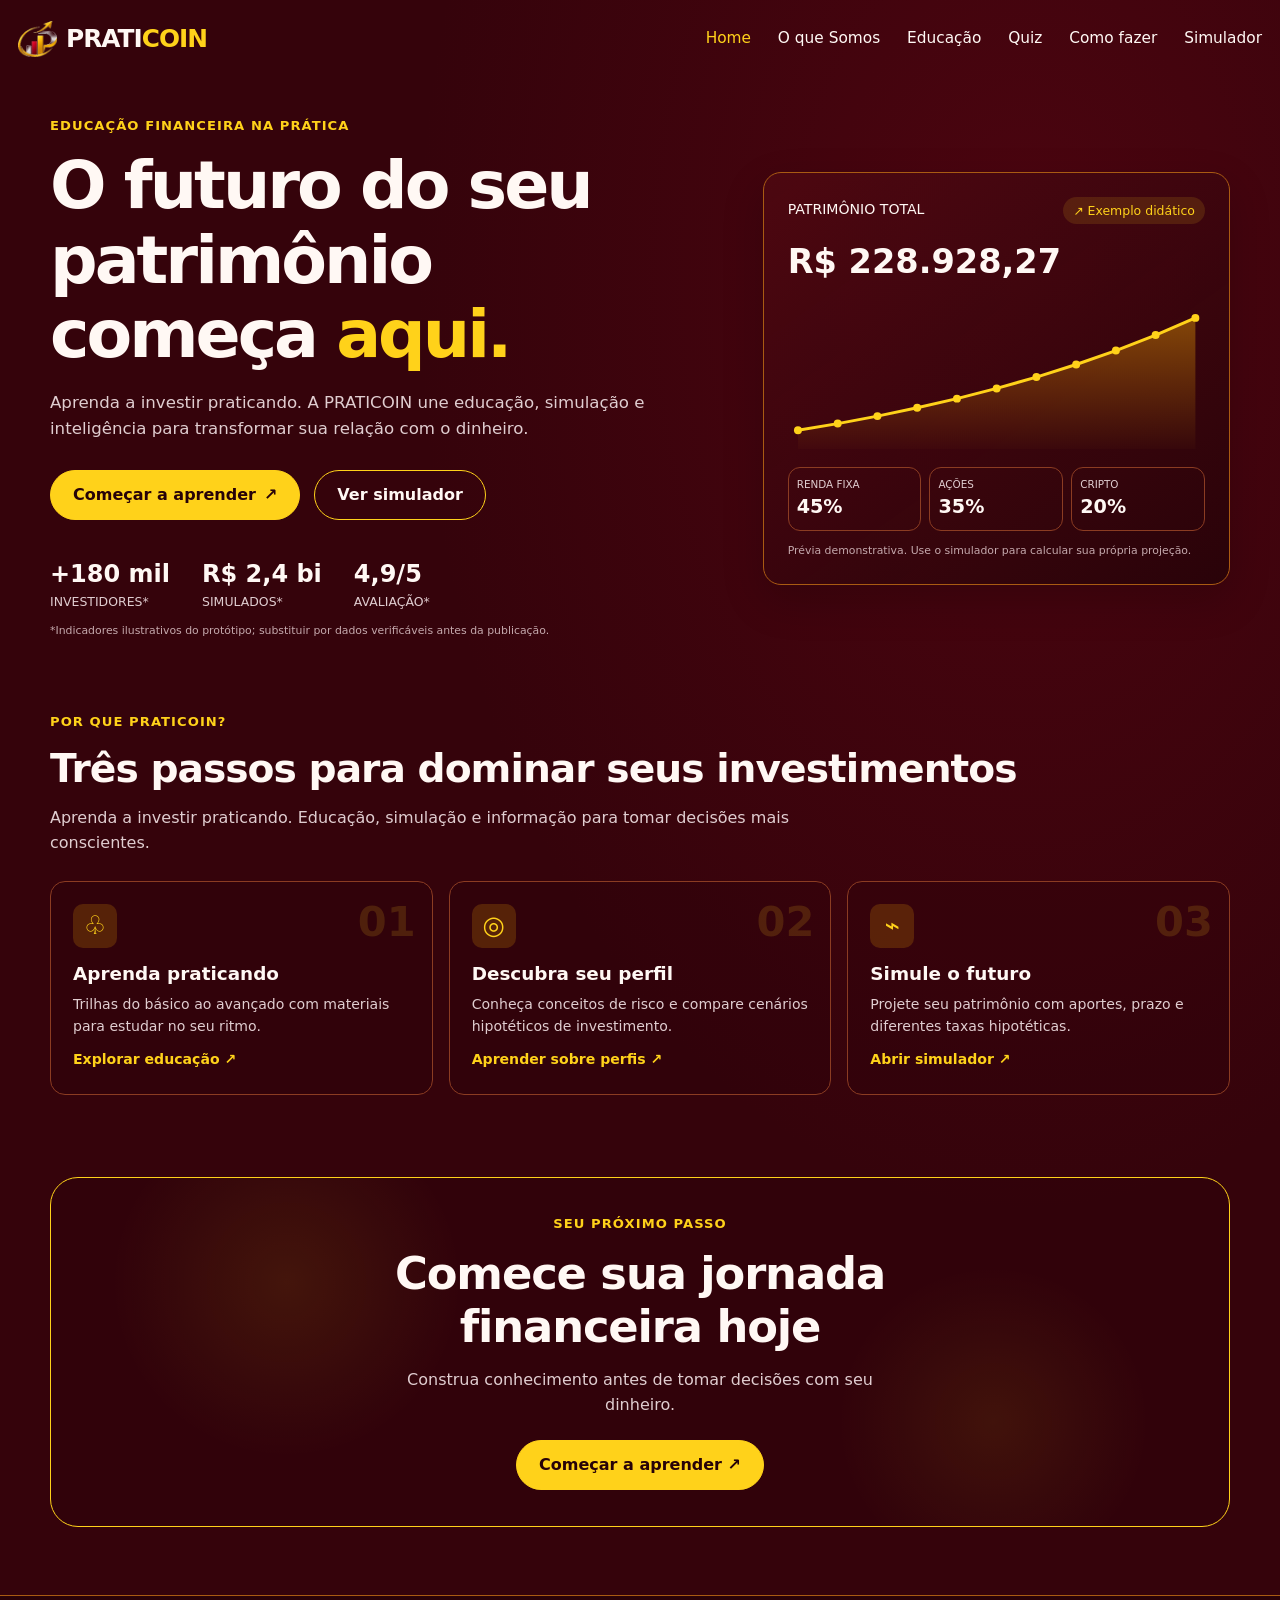
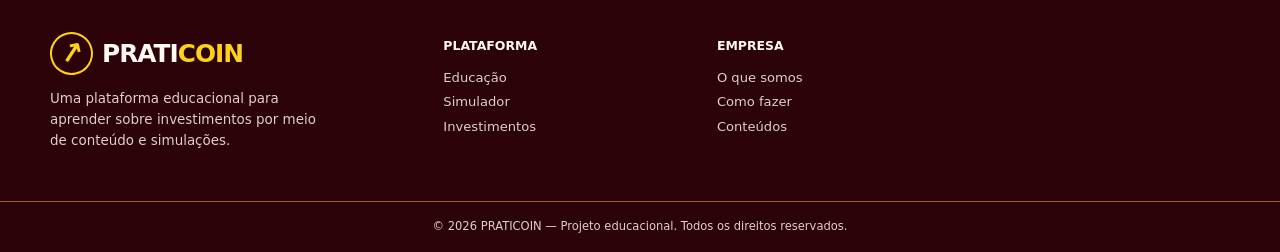
==== commit 7160a536: "atualizações no dash e logo navbar" ====
--- a/index.html
+++ b/index.html
@@ -9,9 +9,7 @@
 </head>
 <body>
   <header class="site-header">
-    <a class="brand" href="index.html" aria-label="PRATICOIN - página inicial">
-      <span class="brand-mark" aria-hidden="true">↗</span><span>PRATI<span class="gold">COIN</span></span>
-    </a>
+    <a class="brand" href="index.html" aria-label="PRATICOIN - página inicial"><img class="brand-logo" src="assets/img/praticoin-simbolo.png" alt="" aria-hidden="true"><span>PRATI<span class="gold">COIN</span></span></a>
     <button class="menu-toggle" aria-expanded="false" aria-controls="main-nav">Menu</button>
     <nav id="main-nav" class="main-nav" aria-label="Navegação principal">
       <a href="index.html" aria-current="page">Home</a>
--- a/css/style.css
+++ b/css/style.css
@@ -1 +1,4 @@
-:root{--bg:#35030b;--bg-deep:#240208;--panel:#40060e;--panel-2:#4b0712;--gold:#ffd21a;--gold-dark:#a95b12;--text:#fff8f4;--muted:#e0cdd0;--line:#8b3c22;--line-soft:rgba(255,210,26,.2);--shadow:0 16px 42px rgba(0,0,0,.18);--radius:18px}*{box-sizing:border-box}html{scroll-behavior:smooth}body{margin:0;background:radial-gradient(ellipse at 80% 15%,rgba(112,7,23,.38),transparent 42%),var(--bg);color:var(--text);font-family:Inter,ui-sans-serif,system-ui,-apple-system,BlinkMacSystemFont,"Segoe UI",sans-serif;line-height:1.55}a{color:inherit;text-decoration:none}button,input{font:inherit}.gold{color:var(--gold)}.section-wrap{width:min(1180px,calc(100% - 48px));margin-inline:auto}.site-header{width:min(1280px,calc(100% - 36px));margin:auto;min-height:78px;display:flex;align-items:center;justify-content:space-between;gap:24px}.brand{display:inline-flex;align-items:center;gap:9px;font-size:clamp(1.25rem,2vw,1.55rem);font-weight:850;letter-spacing:-.04em;white-space:nowrap}.brand-mark{display:grid;place-items:center;width:43px;height:43px;border:2px solid var(--gold);border-radius:50%;color:var(--gold);font-size:1.8rem;line-height:1;transform:rotate(-12deg)}.main-nav{display:flex;align-items:center;gap:clamp(12px,2.1vw,30px);font-size:.96rem}.main-nav>a:not(.button){transition:color .2s}.main-nav>a:hover,.main-nav a[aria-current=page]{color:var(--gold)}.nav-login{border:1px solid var(--gold);border-radius:24px;padding:7px 20px}.button{display:inline-flex;align-items:center;justify-content:center;gap:8px;min-height:48px;padding:12px 22px;border:1px solid var(--gold);border-radius:999px;background:var(--gold);color:#270208;font-weight:800;transition:transform .2s,filter .2s;cursor:pointer}.button:hover{transform:translateY(-2px);filter:brightness(1.04)}.button-small{min-height:36px;padding:7px 16px;font-size:.85rem}.button-outline{background:transparent;color:var(--text)}.menu-toggle{display:none;background:transparent;border:1px solid var(--line);color:var(--text);border-radius:10px;padding:8px 12px}.hero{display:grid;grid-template-columns:minmax(0,1.2fr) minmax(340px,.9fr);gap:clamp(36px,7vw,90px);align-items:center;padding-top:38px;padding-bottom:72px}.eyebrow{margin:0 0 12px;color:var(--gold);font-size:.82rem;font-weight:850;letter-spacing:.08em}.hero h1,.page-heading h1{margin:0;max-width:720px;font-size:clamp(2.6rem,5.2vw,4.6rem);line-height:1.12;letter-spacing:-.045em}.lead{max-width:650px;color:var(--muted);font-size:1.04rem;margin:18px 0 0}.hero-actions{display:flex;gap:14px;flex-wrap:wrap;margin-top:28px}.stats{display:flex;gap:32px;flex-wrap:wrap;margin-top:40px}.stats div{display:grid;gap:3px}.stats strong{font-size:1.5rem;line-height:1.2}.stats span{font-size:.78rem;color:var(--muted)}.micro-note{font-size:.68rem;color:#c5a9ad;margin:12px 0 0}.portfolio-preview{border:1px solid var(--gold-dark);border-radius:18px;background:linear-gradient(145deg,rgba(78,8,17,.9),rgba(38,2,8,.86));padding:24px;box-shadow:var(--shadow);min-width:0}.preview-top{display:flex;align-items:center;justify-content:space-between;gap:12px;font-size:.88rem}.growth-pill{background:rgba(255,210,26,.12);color:var(--gold);border-radius:999px;padding:4px 10px;font-size:.78rem}.preview-total{display:block;font-size:clamp(1.65rem,3vw,2.1rem);margin:12px 0}.chart-wrap{width:100%;margin:8px 0}.chart-wrap svg{display:block;width:100%;height:auto}.mini-allocation{display:grid;grid-template-columns:repeat(3,1fr);gap:8px}.mini-allocation div{border:1px solid var(--line);border-radius:12px;padding:8px}.mini-allocation span{display:block;font-size:.65rem;color:var(--muted)}.mini-allocation strong{font-size:1.2rem}.steps-section{padding:0 0 82px}.steps-section h2,.cta h2,.education-section h2,.materials-panel h2,.profile-learning h2,.sim-input-card h2,.results-section h2,.sim-chart-card h2{margin:0;font-size:clamp(1.7rem,3.2vw,2.45rem);line-height:1.2;letter-spacing:-.025em}.section-intro{color:var(--muted);max-width:760px;margin:14px 0 26px}.steps-grid{display:grid;grid-template-columns:repeat(3,1fr);gap:16px}.step-card{position:relative;min-height:210px;padding:22px;border:1px solid var(--line);border-radius:15px;background:rgba(40,2,8,.28);overflow:hidden}.step-icon{display:grid;place-items:center;width:44px;height:44px;border-radius:10px;background:rgba(255,175,0,.18);color:var(--gold);font-size:1.6rem}.step-number{position:absolute;right:16px;top:8px;color:rgba(255,210,26,.15);font-size:2.6rem;font-weight:900}.step-card h3{margin:12px 0 5px;font-size:1.15rem}.step-card p{margin:0;color:var(--muted);font-size:.88rem}.text-link{display:inline-block;margin-top:12px;color:var(--gold);font-weight:750;font-size:.88rem}.cta{margin-bottom:68px;padding:36px 24px;text-align:center;border:1px solid var(--gold);border-radius:28px;background:radial-gradient(circle at 20% 30%,rgba(255,210,26,.09),transparent 18%),radial-gradient(circle at 80% 70%,rgba(255,210,26,.08),transparent 16%),rgba(36,2,8,.22)}.cta h2{max-width:640px;margin-inline:auto;font-size:clamp(1.8rem,4vw,2.8rem)}.cta p:not(.eyebrow){color:var(--muted);margin:14px auto 22px;max-width:540px}.site-footer{border-top:1px solid var(--gold-dark);background:rgba(28,1,6,.42)}.footer-main{display:grid;grid-template-columns:1.5fr repeat(3,1fr);gap:34px;padding-block:36px}.footer-brand p{max-width:270px;color:var(--muted);font-size:.84rem}.footer-main h2{font-size:.78rem;margin:4px 0 8px}.footer-main>div:not(.footer-brand){display:flex;flex-direction:column;align-items:flex-start;gap:4px}.footer-main>div>a:not(.brand){font-size:.82rem;color:var(--muted)}.footer-main a:hover{color:var(--gold)}.footer-bottom{text-align:center;padding:16px 20px;border-top:1px solid var(--gold-dark);font-size:.72rem;color:var(--muted)}.page-main{padding-top:44px;padding-bottom:76px}.page-heading{max-width:850px;margin-bottom:46px}.page-heading h1{font-size:clamp(2.3rem,4.8vw,4rem)}.page-heading .lead{max-width:760px}.status-note{color:var(--gold);border:1px solid var(--line);border-radius:999px;padding:7px 12px;font-size:.75rem;white-space:nowrap}.section-heading-row{display:flex;align-items:flex-end;justify-content:space-between;gap:20px;margin-bottom:24px}.section-heading-row .eyebrow{margin-bottom:6px}.section-heading-row h2{font-size:clamp(1.5rem,2.8vw,2rem)}.form-error{color:#ffd6d6;margin:12px 0 0}.disclaimer,.chart-note{font-size:.78rem;color:#c5a9ad;line-height:1.6}.disclaimer{margin:22px 0 0;padding:16px;border-left:3px solid var(--gold-dark);background:rgba(0,0,0,.12)}@media(max-width:900px){.site-header{flex-wrap:wrap;padding-block:12px}.menu-toggle{display:block}.main-nav{display:none;order:3;width:100%;flex-direction:column;align-items:stretch;padding:12px 0 18px;gap:8px}.main-nav.is-open{display:flex}.main-nav>a{padding:9px 12px}.main-nav .button{align-self:flex-start}.hero{grid-template-columns:1fr;padding-top:28px}.portfolio-preview{max-width:600px}.footer-main{grid-template-columns:repeat(2,1fr)}}@media(max-width:620px){.section-wrap{width:min(100% - 30px,1180px)}.hero{padding-bottom:54px}.hero h1{font-size:clamp(2.4rem,12vw,3.5rem)}.hero-actions{align-items:stretch;flex-direction:column}.hero-actions .button{width:100%}.stats{gap:18px;justify-content:space-between}.stats strong{font-size:1.15rem}.steps-grid{grid-template-columns:1fr}.steps-section{padding-bottom:56px}.cta{margin-bottom:44px;padding:28px 18px;border-radius:20px}.footer-main{gap:24px 16px;padding-block:28px}.footer-brand{grid-column:1/-1}.portfolio-preview{padding:17px}.page-main{padding-top:30px}.section-heading-row{align-items:flex-start;flex-direction:column}.mini-allocation strong{font-size:1rem}}@media(prefers-reduced-motion:reduce){html{scroll-behavior:auto}*,*::before,*::after{transition:none!important;animation:none!important}}+:root{--bg:#35030b;--bg-deep:#240208;--panel:#40060e;--panel-2:#4b0712;--gold:#ffd21a;--gold-dark:#a95b12;--text:#fff8f4;--muted:#e0cdd0;--line:#8b3c22;--line-soft:rgba(255,210,26,.2);--shadow:0 16px 42px rgba(0,0,0,.18);--radius:18px}*{box-sizing:border-box}html{scroll-behavior:smooth}body{margin:0;background:radial-gradient(ellipse at 80% 15%,rgba(112,7,23,.38),transparent 42%),var(--bg);color:var(--text);font-family:Inter,ui-sans-serif,system-ui,-apple-system,BlinkMacSystemFont,"Segoe UI",sans-serif;line-height:1.55}a{color:inherit;text-decoration:none}button,input{font:inherit}.gold{color:var(--gold)}.section-wrap{width:min(1180px,calc(100% - 48px));margin-inline:auto}.site-header{width:min(1280px,calc(100% - 36px));margin:auto;min-height:78px;display:flex;align-items:center;justify-content:space-between;gap:24px}.brand{display:inline-flex;align-items:center;gap:9px;font-size:clamp(1.25rem,2vw,1.55rem);font-weight:850;letter-spacing:-.04em;white-space:nowrap}.brand-mark{display:grid;place-items:center;width:43px;height:43px;border:2px solid var(--gold);border-radius:50%;color:var(--gold);font-size:1.8rem;line-height:1;transform:rotate(-12deg)}.main-nav{display:flex;align-items:center;gap:clamp(12px,2.1vw,30px);font-size:.96rem}.main-nav>a:not(.button){transition:color .2s}.main-nav>a:hover,.main-nav a[aria-current=page]{color:var(--gold)}.nav-login{border:1px solid var(--gold);border-radius:24px;padding:7px 20px}.button{display:inline-flex;align-items:center;justify-content:center;gap:8px;min-height:48px;padding:12px 22px;border:1px solid var(--gold);border-radius:999px;background:var(--gold);color:#270208;font-weight:800;transition:transform .2s,filter .2s;cursor:pointer}.button:hover{transform:translateY(-2px);filter:brightness(1.04)}.button-small{min-height:36px;padding:7px 16px;font-size:.85rem}.button-outline{background:transparent;color:var(--text)}.menu-toggle{display:none;background:transparent;border:1px solid var(--line);color:var(--text);border-radius:10px;padding:8px 12px}.hero{display:grid;grid-template-columns:minmax(0,1.2fr) minmax(340px,.9fr);gap:clamp(36px,7vw,90px);align-items:center;padding-top:38px;padding-bottom:72px}.eyebrow{margin:0 0 12px;color:var(--gold);font-size:.82rem;font-weight:850;letter-spacing:.08em}.hero h1,.page-heading h1{margin:0;max-width:720px;font-size:clamp(2.6rem,5.2vw,4.6rem);line-height:1.12;letter-spacing:-.045em}.lead{max-width:650px;color:var(--muted);font-size:1.04rem;margin:18px 0 0}.hero-actions{display:flex;gap:14px;flex-wrap:wrap;margin-top:28px}.stats{display:flex;gap:32px;flex-wrap:wrap;margin-top:40px}.stats div{display:grid;gap:3px}.stats strong{font-size:1.5rem;line-height:1.2}.stats span{font-size:.78rem;color:var(--muted)}.micro-note{font-size:.68rem;color:#c5a9ad;margin:12px 0 0}.portfolio-preview{border:1px solid var(--gold-dark);border-radius:18px;background:linear-gradient(145deg,rgba(78,8,17,.9),rgba(38,2,8,.86));padding:24px;box-shadow:var(--shadow);min-width:0}.preview-top{display:flex;align-items:center;justify-content:space-between;gap:12px;font-size:.88rem}.growth-pill{background:rgba(255,210,26,.12);color:var(--gold);border-radius:999px;padding:4px 10px;font-size:.78rem}.preview-total{display:block;font-size:clamp(1.65rem,3vw,2.1rem);margin:12px 0}.chart-wrap{width:100%;margin:8px 0}.chart-wrap svg{display:block;width:100%;height:auto}.mini-allocation{display:grid;grid-template-columns:repeat(3,1fr);gap:8px}.mini-allocation div{border:1px solid var(--line);border-radius:12px;padding:8px}.mini-allocation span{display:block;font-size:.65rem;color:var(--muted)}.mini-allocation strong{font-size:1.2rem}.steps-section{padding:0 0 82px}.steps-section h2,.cta h2,.education-section h2,.materials-panel h2,.profile-learning h2,.sim-input-card h2,.results-section h2,.sim-chart-card h2{margin:0;font-size:clamp(1.7rem,3.2vw,2.45rem);line-height:1.2;letter-spacing:-.025em}.section-intro{color:var(--muted);max-width:760px;margin:14px 0 26px}.steps-grid{display:grid;grid-template-columns:repeat(3,1fr);gap:16px}.step-card{position:relative;min-height:210px;padding:22px;border:1px solid var(--line);border-radius:15px;background:rgba(40,2,8,.28);overflow:hidden}.step-icon{display:grid;place-items:center;width:44px;height:44px;border-radius:10px;background:rgba(255,175,0,.18);color:var(--gold);font-size:1.6rem}.step-number{position:absolute;right:16px;top:8px;color:rgba(255,210,26,.15);font-size:2.6rem;font-weight:900}.step-card h3{margin:12px 0 5px;font-size:1.15rem}.step-card p{margin:0;color:var(--muted);font-size:.88rem}.text-link{display:inline-block;margin-top:12px;color:var(--gold);font-weight:750;font-size:.88rem}.cta{margin-bottom:68px;padding:36px 24px;text-align:center;border:1px solid var(--gold);border-radius:28px;background:radial-gradient(circle at 20% 30%,rgba(255,210,26,.09),transparent 18%),radial-gradient(circle at 80% 70%,rgba(255,210,26,.08),transparent 16%),rgba(36,2,8,.22)}.cta h2{max-width:640px;margin-inline:auto;font-size:clamp(1.8rem,4vw,2.8rem)}.cta p:not(.eyebrow){color:var(--muted);margin:14px auto 22px;max-width:540px}.site-footer{border-top:1px solid var(--gold-dark);background:rgba(28,1,6,.42)}.footer-main{display:grid;grid-template-columns:1.5fr repeat(3,1fr);gap:34px;padding-block:36px}.footer-brand p{max-width:270px;color:var(--muted);font-size:.84rem}.footer-main h2{font-size:.78rem;margin:4px 0 8px}.footer-main>div:not(.footer-brand){display:flex;flex-direction:column;align-items:flex-start;gap:4px}.footer-main>div>a:not(.brand){font-size:.82rem;color:var(--muted)}.footer-main a:hover{color:var(--gold)}.footer-bottom{text-align:center;padding:16px 20px;border-top:1px solid var(--gold-dark);font-size:.72rem;color:var(--muted)}.page-main{padding-top:44px;padding-bottom:76px}.page-heading{max-width:850px;margin-bottom:46px}.page-heading h1{font-size:clamp(2.3rem,4.8vw,4rem)}.page-heading .lead{max-width:760px}.status-note{color:var(--gold);border:1px solid var(--line);border-radius:999px;padding:7px 12px;font-size:.75rem;white-space:nowrap}.section-heading-row{display:flex;align-items:flex-end;justify-content:space-between;gap:20px;margin-bottom:24px}.section-heading-row .eyebrow{margin-bottom:6px}.section-heading-row h2{font-size:clamp(1.5rem,2.8vw,2rem)}.form-error{color:#ffd6d6;margin:12px 0 0}.disclaimer,.chart-note{font-size:.78rem;color:#c5a9ad;line-height:1.6}.disclaimer{margin:22px 0 0;padding:16px;border-left:3px solid var(--gold-dark);background:rgba(0,0,0,.12)}@media(max-width:900px){.site-header{flex-wrap:wrap;padding-block:12px}.menu-toggle{display:block}.main-nav{display:none;order:3;width:100%;flex-direction:column;align-items:stretch;padding:12px 0 18px;gap:8px}.main-nav.is-open{display:flex}.main-nav>a{padding:9px 12px}.main-nav .button{align-self:flex-start}.hero{grid-template-columns:1fr;padding-top:28px}.portfolio-preview{max-width:600px}.footer-main{grid-template-columns:repeat(2,1fr)}}@media(max-width:620px){.section-wrap{width:min(100% - 30px,1180px)}.hero{padding-bottom:54px}.hero h1{font-size:clamp(2.4rem,12vw,3.5rem)}.hero-actions{align-items:stretch;flex-direction:column}.hero-actions .button{width:100%}.stats{gap:18px;justify-content:space-between}.stats strong{font-size:1.15rem}.steps-grid{grid-template-columns:1fr}.steps-section{padding-bottom:56px}.cta{margin-bottom:44px;padding:28px 18px;border-radius:20px}.footer-main{gap:24px 16px;padding-block:28px}.footer-brand{grid-column:1/-1}.portfolio-preview{padding:17px}.page-main{padding-top:30px}.section-heading-row{align-items:flex-start;flex-direction:column}.mini-allocation strong{font-size:1rem}}@media(prefers-reduced-motion:reduce){html{scroll-behavior:auto}*,*::before,*::after{transition:none!important;animation:none!important}}
+/* Símbolo PRATICOIN na navbar */
+.brand-logo{display:block;width:39px;height:39px;object-fit:contain;flex:0 0 auto}
+@media(max-width:620px){.brand-logo{width:34px;height:34px}}
